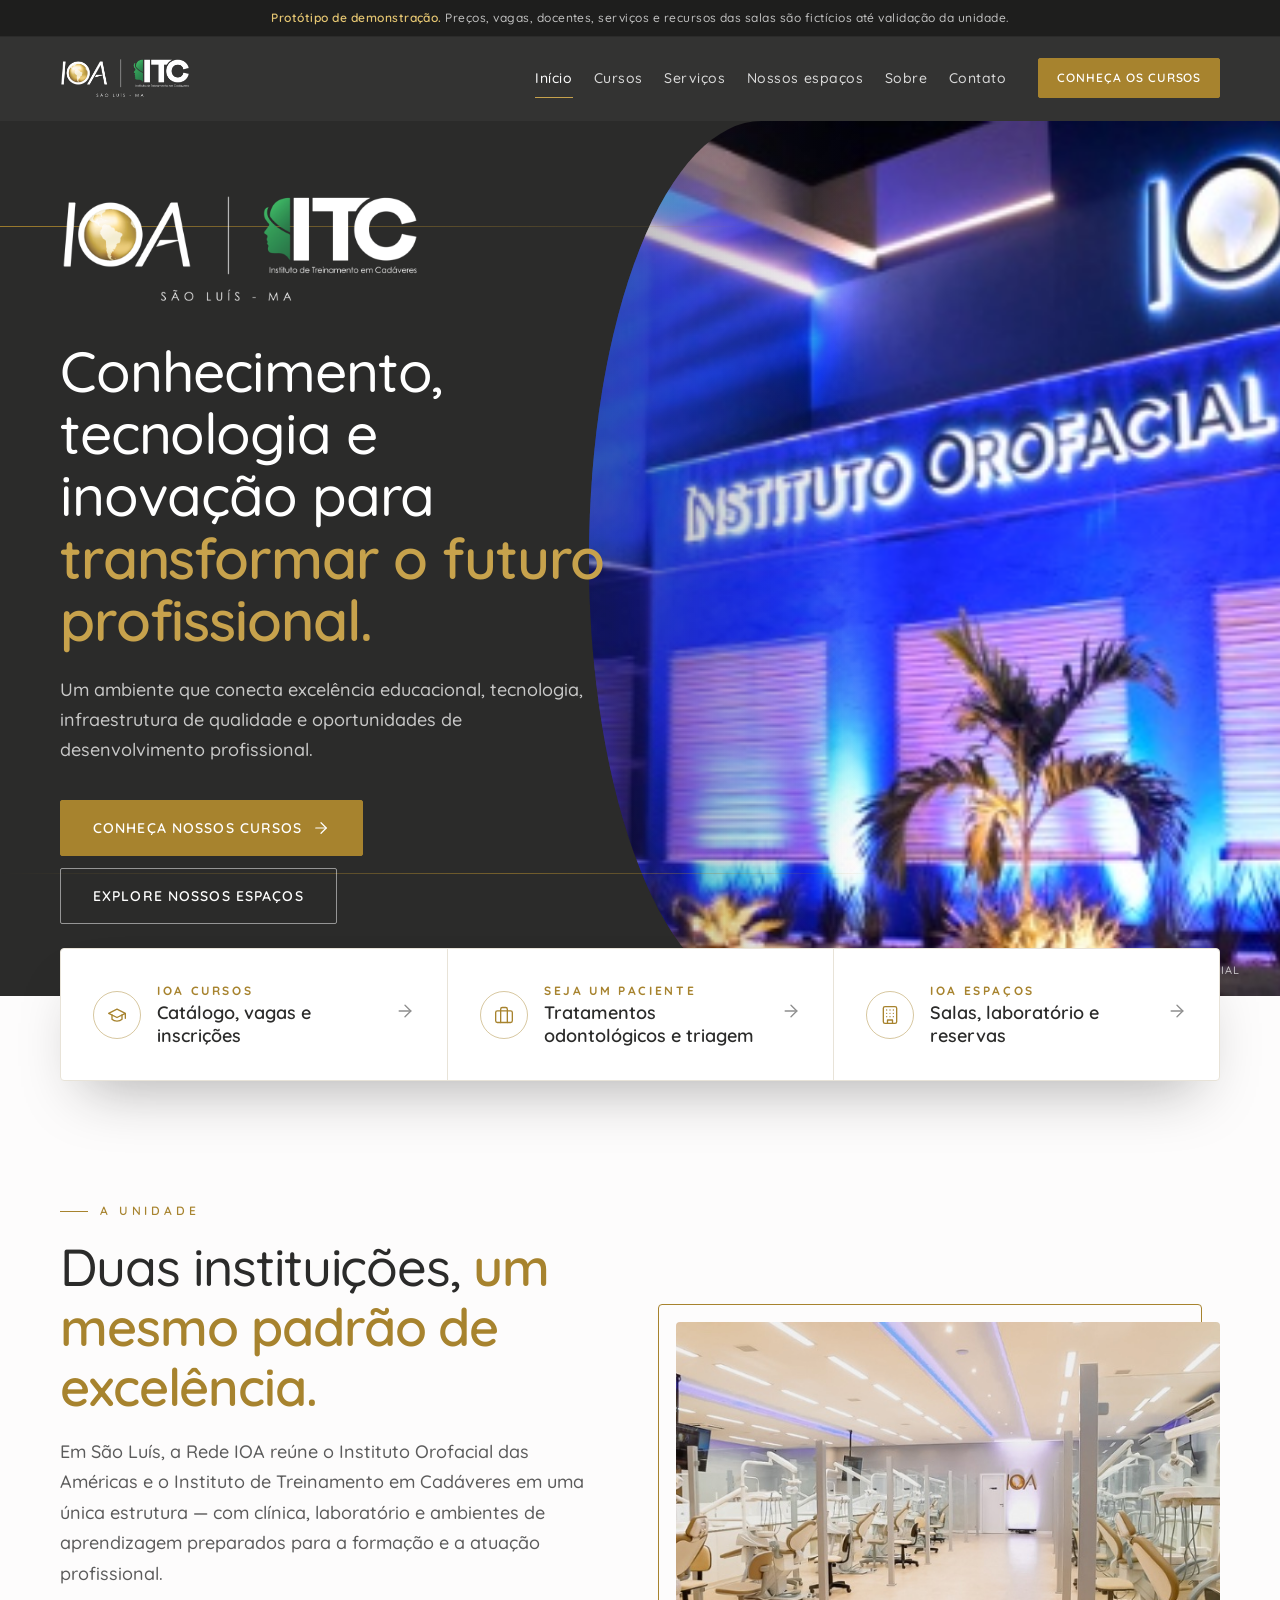
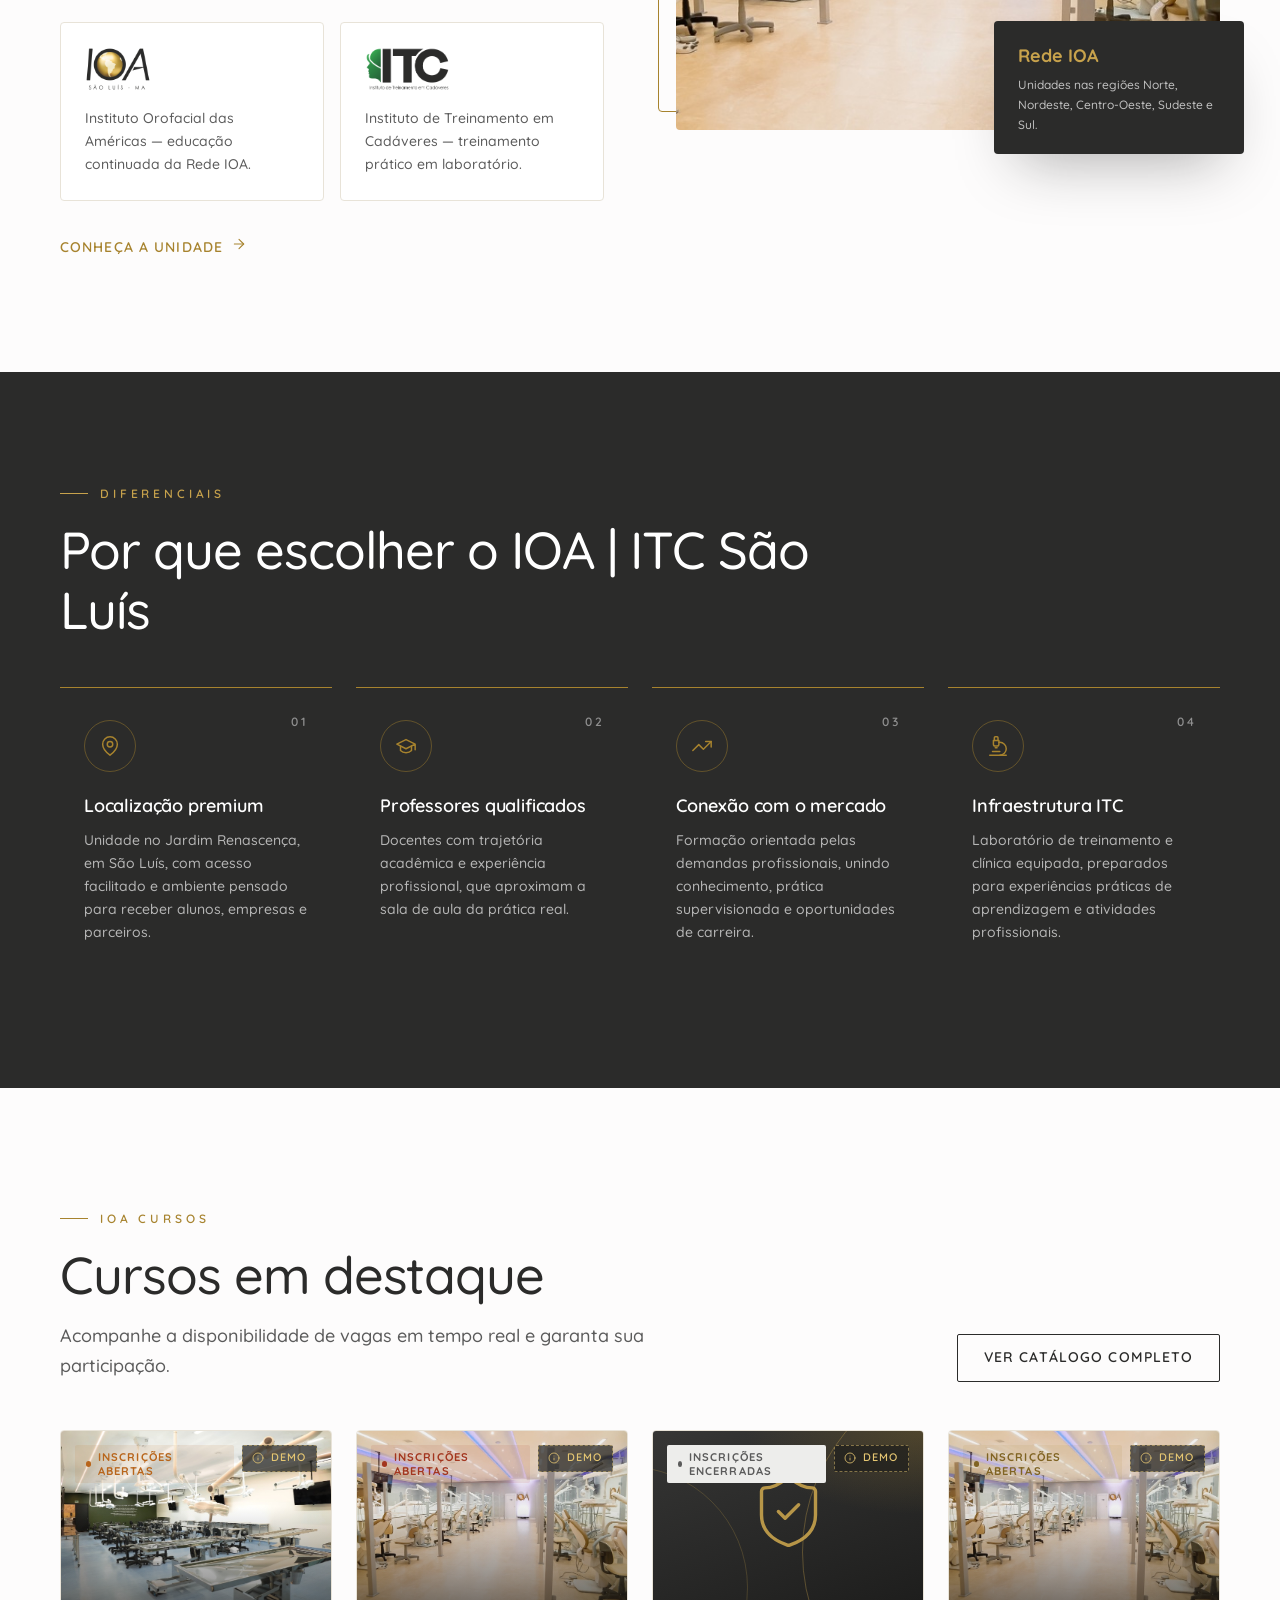
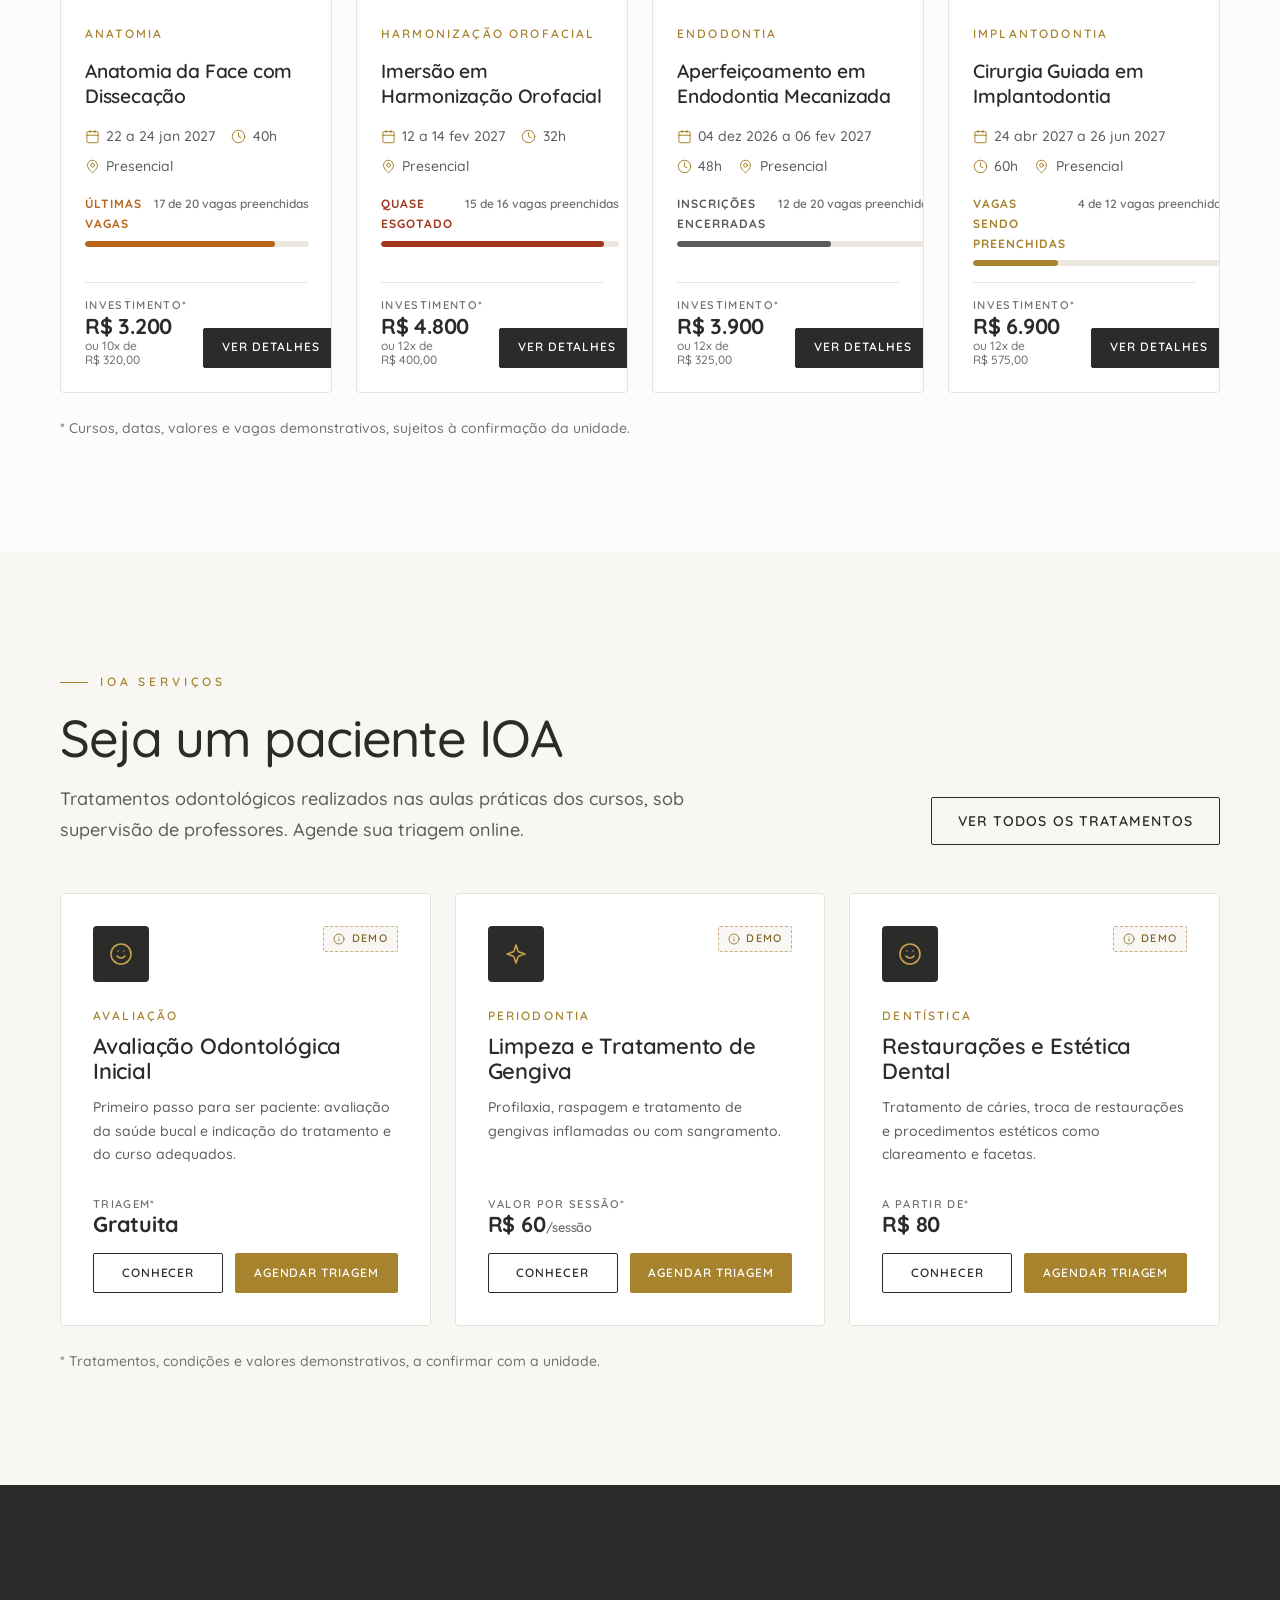
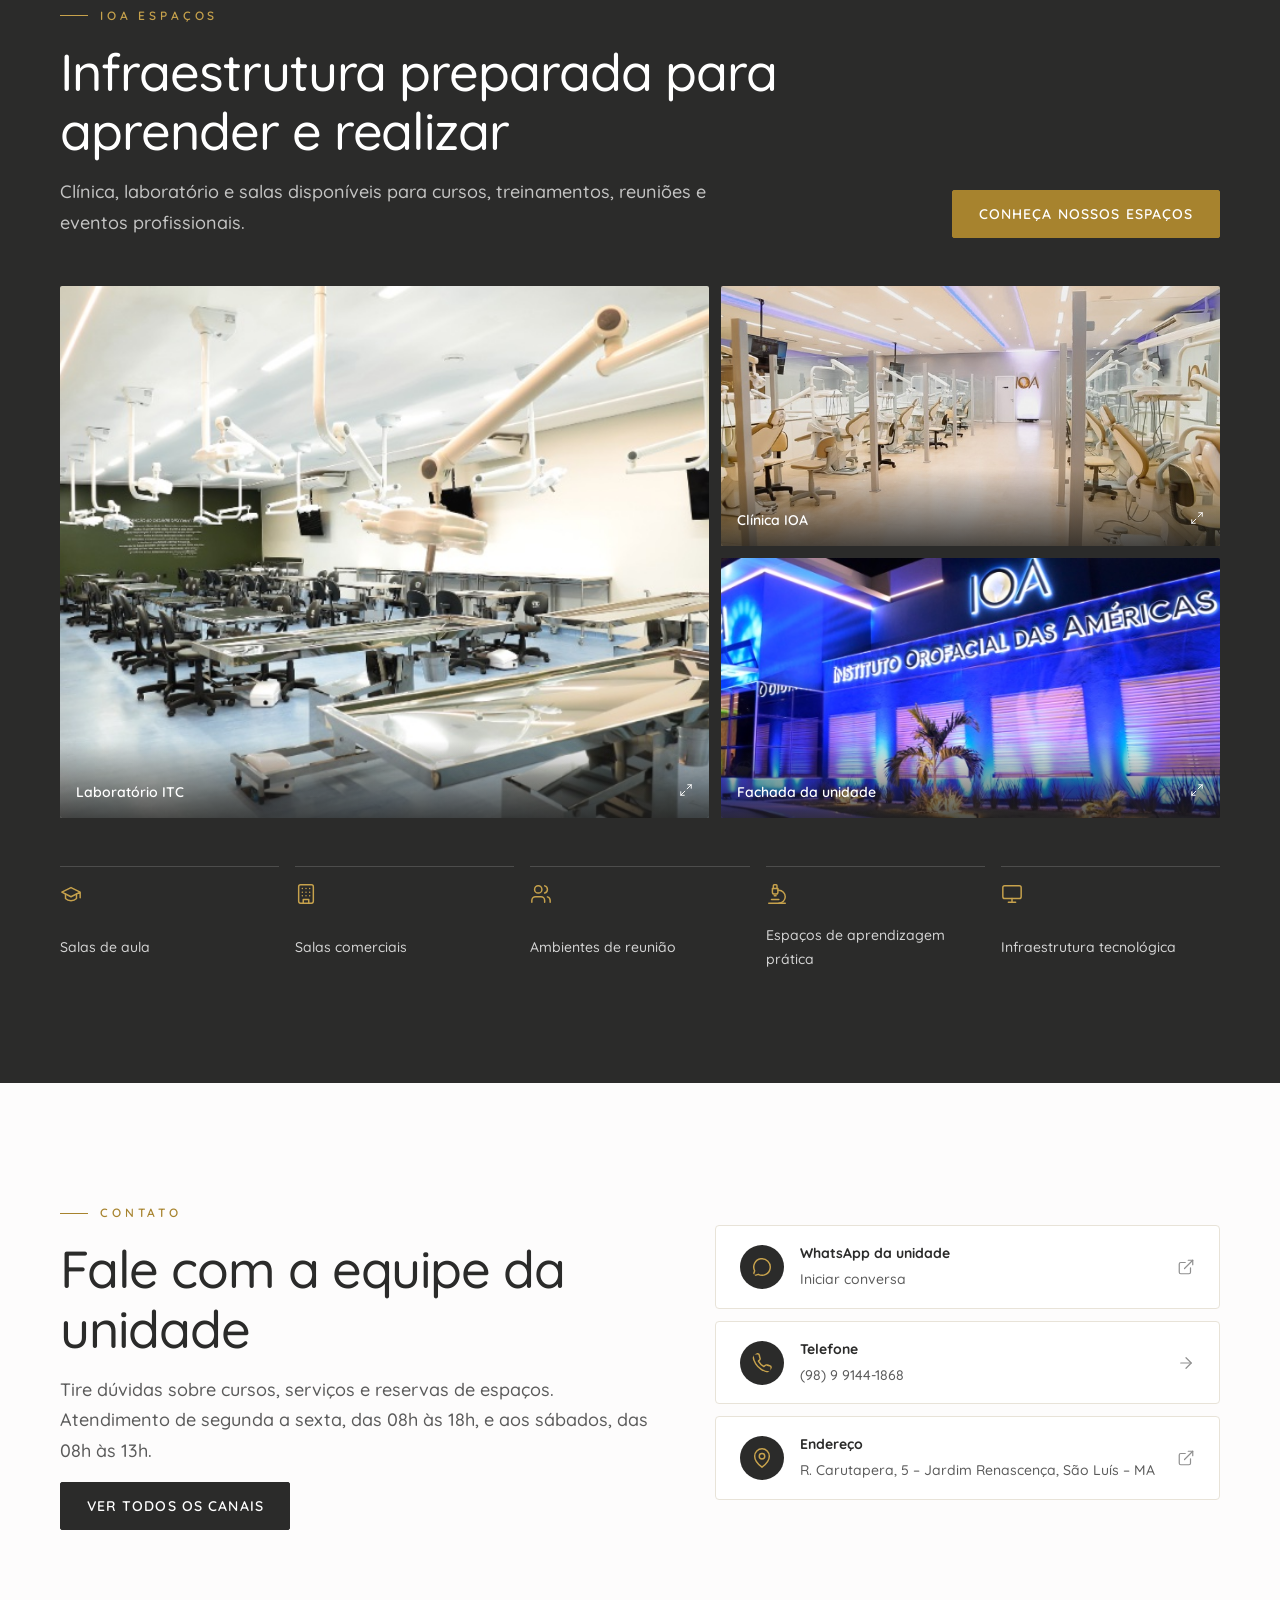
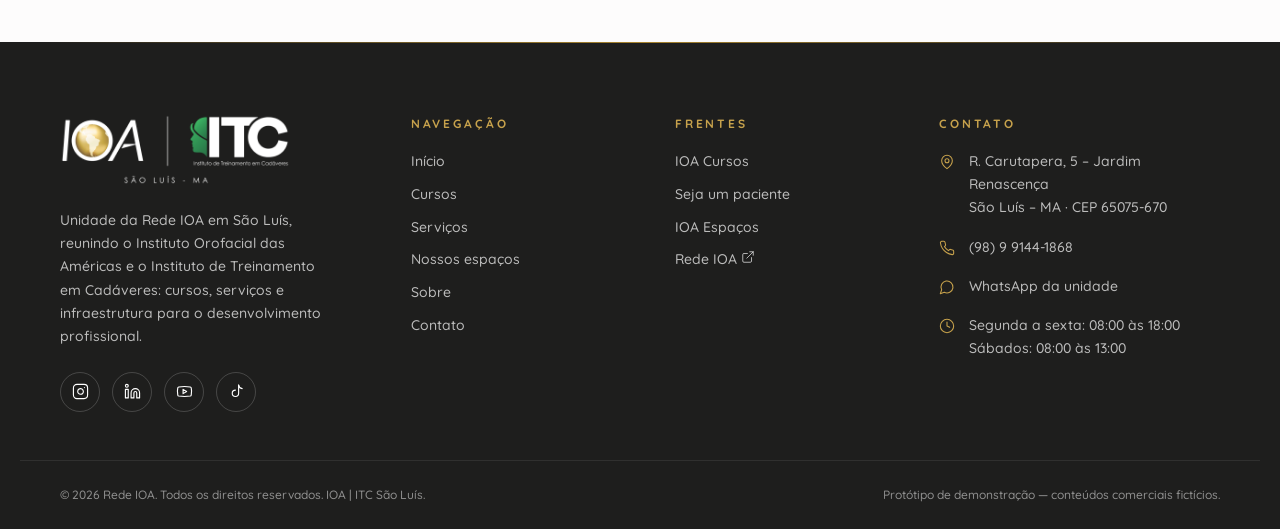
==== index.html @ 92b9a33a "Adiciona protótipo web IOA | ITC São Luís Protótipo navegável em HTML, CSS e JavaScript puro com as " ====
<!doctype html>
<html lang="pt-BR">
<head>
  <meta charset="utf-8">
  <meta name="viewport" content="width=device-width, initial-scale=1">
  <title>IOA | ITC São Luís — Cursos, serviços e espaços</title>
  <meta name="description" content="IOA | ITC São Luís: cursos, serviços profissionais e espaços comerciais da unidade da Rede IOA no Maranhão.">
  <meta name="theme-color" content="#2b2b2a">
  <link rel="icon" href="assets/icons/favicon.png" type="image/png">
  <link rel="preconnect" href="https://fonts.googleapis.com">
  <link rel="preconnect" href="https://fonts.gstatic.com" crossorigin>
  <link href="https://fonts.googleapis.com/css2?family=Quicksand:wght@300;400;500;600;700&display=swap" rel="stylesheet">
  <link rel="stylesheet" href="css/global.css">
  <link rel="stylesheet" href="css/components.css">
  <link rel="stylesheet" href="css/pages.css">
  <link rel="stylesheet" href="css/responsive.css">
</head>
<body data-page="home" data-root="./">
  <div data-component="header"></div>

  <main id="conteudo">
    <!-- 4.2 Hero -->
    <section class="hero" aria-labelledby="hero-title">
      <span class="hero__line hero__line--top" aria-hidden="true"></span>
      <span class="hero__line hero__line--bottom" aria-hidden="true"></span>
      <div class="hero__media">
        <img src="assets/images/fachada-ioa-itc-sao-luis.jpg" alt="Fachada iluminada do IOA | ITC São Luís — Instituto Orofacial das Américas" fetchpriority="high">
      </div>
      <div class="container hero__grid">
        <div class="hero__content">
          <img class="hero__logo" src="assets/logos/ioa-itc-white.png" alt="IOA | ITC — Instituto de Treinamento em Cadáveres — São Luís, MA" width="360" height="111">
          <h1 class="hero__title" id="hero-title">Conhecimento, tecnologia e inovação para <em>transformar o futuro profissional.</em></h1>
          <p class="hero__text">Um ambiente que conecta excelência educacional, tecnologia, infraestrutura de qualidade e oportunidades de desenvolvimento profissional.</p>
          <div class="hero__actions">
            <a class="btn btn--lg" href="pages/cursos.html">Conheça nossos cursos <svg class="icon icon-arrow" viewBox="0 0 24 24" aria-hidden="true"><path d="M5 12h14"/><path d="m12 5 7 7-7 7"/></svg></a>
            <a class="btn btn--lg btn--ghost-light" href="pages/espacos.html">Explore nossos espaços</a>
          </div>
        </div>
      </div>
      <span class="hero__credit">Fachada da unidade · foto oficial</span>
    </section>

    <!-- Atalhos para as três frentes -->
    <div class="container fronts">
      <nav class="fronts__grid" aria-label="Frentes comerciais">
        <a class="front" href="pages/cursos.html">
          <span class="front__icon" data-icon="graduation-cap"></span>
          <span><span class="front__k">IOA Cursos</span><span class="front__t">Catálogo, vagas e inscrições</span></span>
          <span data-icon="arrow-right" data-icon-class="front__arrow"></span>
        </a>
        <a class="front" href="pages/servicos.html">
          <span class="front__icon" data-icon="briefcase"></span>
          <span><span class="front__k">Seja um paciente</span><span class="front__t">Tratamentos odontológicos e triagem</span></span>
          <span data-icon="arrow-right" data-icon-class="front__arrow"></span>
        </a>
        <a class="front" href="pages/espacos.html">
          <span class="front__icon" data-icon="building"></span>
          <span><span class="front__k">IOA Espaços</span><span class="front__t">Salas, laboratório e reservas</span></span>
          <span data-icon="arrow-right" data-icon-class="front__arrow"></span>
        </a>
      </nav>
    </div>

    <!-- Apresentação da unidade -->
    <section class="section" aria-labelledby="intro-title">
      <div class="container intro">
        <div class="reveal">
          <span class="eyebrow">A unidade</span>
          <h2 class="h2" id="intro-title" style="margin:1rem 0 1.25rem">Duas instituições, <span class="accent">um mesmo padrão de excelência.</span></h2>
          <p class="lead">Em São Luís, a Rede IOA reúne o Instituto Orofacial das Américas e o Instituto de Treinamento em Cadáveres em uma única estrutura — com clínica, laboratório e ambientes de aprendizagem preparados para a formação e a atuação profissional.</p>
          <div class="brands">
            <div class="brands__item">
              <img src="assets/logos/ioa-color.png" alt="IOA São Luís" width="87" height="45" loading="lazy">
              <p>Instituto Orofacial das Américas — educação continuada da Rede IOA.</p>
            </div>
            <div class="brands__item">
              <img src="assets/logos/itc-color.png" alt="ITC — Instituto de Treinamento em Cadáveres" width="82" height="44" loading="lazy">
              <p>Instituto de Treinamento em Cadáveres — treinamento prático em laboratório.</p>
            </div>
          </div>
          <p style="margin-top:2rem"><a class="link-arrow" href="pages/sobre.html">Conheça a unidade <span data-icon="arrow-right"></span></a></p>
        </div>
        <div class="intro__media reveal">
          <img src="assets/images/clinica-ioa-sao-luis.jpg" alt="Clínica do IOA São Luís com cadeiras odontológicas" loading="lazy" width="720" height="455">
          <div class="intro__badge"><strong>Rede IOA</strong><span>Unidades nas regiões Norte, Nordeste, Centro-Oeste, Sudeste e Sul.</span></div>
        </div>
      </div>
    </section>

    <!-- 4.3 Diferenciais -->
    <section class="section section--dark" aria-labelledby="dif-title">
      <div class="container">
        <div class="section-head">
          <span class="eyebrow">Diferenciais</span>
          <h2 class="h2" id="dif-title">Por que escolher o IOA | ITC São Luís</h2>
        </div>
        <div class="grid-features">
          <article class="feature reveal">
            <span class="feature__num">01</span>
            <span class="feature__icon" data-icon="map-pin"></span>
            <h3>Localização premium</h3>
            <p>Unidade no Jardim Renascença, em São Luís, com acesso facilitado e ambiente pensado para receber alunos, empresas e parceiros.</p>
          </article>
          <article class="feature reveal">
            <span class="feature__num">02</span>
            <span class="feature__icon" data-icon="graduation-cap"></span>
            <h3>Professores qualificados</h3>
            <p>Docentes com trajetória acadêmica e experiência profissional, que aproximam a sala de aula da prática real.</p>
          </article>
          <article class="feature reveal">
            <span class="feature__num">03</span>
            <span class="feature__icon" data-icon="trending-up"></span>
            <h3>Conexão com o mercado</h3>
            <p>Formação orientada pelas demandas profissionais, unindo conhecimento, prática supervisionada e oportunidades de carreira.</p>
          </article>
          <article class="feature reveal">
            <span class="feature__num">04</span>
            <span class="feature__icon" data-icon="microscope"></span>
            <h3>Infraestrutura ITC</h3>
            <p>Laboratório de treinamento e clínica equipada, preparados para experiências práticas de aprendizagem e atividades profissionais.</p>
          </article>
        </div>
      </div>
    </section>

    <!-- 4.4 Cursos em destaque -->
    <section class="section" aria-labelledby="cursos-title">
      <div class="container">
        <div class="section-head section-head--split">
          <div class="stack">
            <span class="eyebrow">IOA Cursos</span>
            <h2 class="h2" id="cursos-title">Cursos em destaque</h2>
            <p class="lead">Acompanhe a disponibilidade de vagas em tempo real e garanta sua participação.</p>
          </div>
          <a class="btn btn--outline" href="pages/cursos.html">Ver catálogo completo</a>
        </div>
        <div class="grid-cards grid-cards--4" id="home-cursos" aria-live="polite"></div>
        <p class="small muted" style="margin-top:1.5rem">* Cursos, datas, valores e vagas demonstrativos, sujeitos à confirmação da unidade.</p>
      </div>
    </section>

    <!-- 4.5 Serviços -->
    <section class="section section--ivory" aria-labelledby="serv-title">
      <div class="container">
        <div class="section-head section-head--split">
          <div class="stack">
            <span class="eyebrow">IOA Serviços</span>
            <h2 class="h2" id="serv-title">Seja um paciente IOA</h2>
            <p class="lead">Tratamentos odontológicos realizados nas aulas práticas dos cursos, sob supervisão de professores. Agende sua triagem online.</p>
          </div>
          <a class="btn btn--outline" href="pages/servicos.html">Ver todos os tratamentos</a>
        </div>
        <div class="grid-cards" id="home-servicos"></div>
        <p class="small muted" style="margin-top:1.5rem">* Tratamentos, condições e valores demonstrativos, a confirmar com a unidade.</p>
      </div>
    </section>

    <!-- 4.6 Infraestrutura -->
    <section class="section section--dark" aria-labelledby="infra-title">
      <div class="container">
        <div class="section-head section-head--split">
          <div class="stack">
            <span class="eyebrow">IOA Espaços</span>
            <h2 class="h2" id="infra-title">Infraestrutura preparada para aprender e realizar</h2>
            <p class="lead">Clínica, laboratório e salas disponíveis para cursos, treinamentos, reuniões e eventos profissionais.</p>
          </div>
          <a class="btn" href="pages/espacos.html">Conheça nossos espaços</a>
        </div>
        <div class="infra" id="home-galeria">
          <button type="button" class="gallery__item reveal" data-gallery-index="0" aria-label="Ampliar: Laboratório ITC">
            <img src="assets/images/laboratorio-itc-sao-luis.jpg" alt="Laboratório do ITC São Luís" loading="lazy">
            <span class="gallery__caption"><span>Laboratório ITC</span><span data-icon="expand"></span></span>
          </button>
          <button type="button" class="gallery__item reveal" data-gallery-index="1" aria-label="Ampliar: Clínica IOA">
            <img src="assets/images/clinica-ioa-sao-luis.jpg" alt="Clínica do IOA São Luís" loading="lazy">
            <span class="gallery__caption"><span>Clínica IOA</span><span data-icon="expand"></span></span>
          </button>
          <button type="button" class="gallery__item reveal" data-gallery-index="2" aria-label="Ampliar: Fachada da unidade">
            <img src="assets/images/fachada-ioa-itc-sao-luis.jpg" alt="Fachada do IOA | ITC São Luís" loading="lazy">
            <span class="gallery__caption"><span>Fachada da unidade</span><span data-icon="expand"></span></span>
          </button>
        </div>
        <ul class="infra-list">
          <li><span data-icon="graduation-cap"></span>Salas de aula</li>
          <li><span data-icon="building"></span>Salas comerciais</li>
          <li><span data-icon="users"></span>Ambientes de reunião</li>
          <li><span data-icon="microscope"></span>Espaços de aprendizagem prática</li>
          <li><span data-icon="monitor"></span>Infraestrutura tecnológica</li>
        </ul>
      </div>
    </section>

    <!-- Contato -->
    <section class="section" aria-labelledby="contato-title">
      <div class="container contact-band">
        <div class="stack reveal">
          <span class="eyebrow">Contato</span>
          <h2 class="h2" id="contato-title">Fale com a equipe da unidade</h2>
          <p class="lead">Tire dúvidas sobre cursos, serviços e reservas de espaços. Atendimento de segunda a sexta, das 08h às 18h, e aos sábados, das 08h às 13h.</p>
          <p><a class="btn btn--dark" href="pages/contato.html">Ver todos os canais</a></p>
        </div>
        <div class="contact-cards reveal">
          <a class="contact-card" href="https://api.whatsapp.com/send?phone=559891441868&amp;text=Ol%C3%A1%2C%20gostaria%20de%20saber%20mais%20sobre%20os%20cursos%20que%20vi%20no%20site!" target="_blank" rel="noopener">
            <span data-icon="message-circle" data-icon-class="ci-lead" style="display:contents"></span>
            <div><strong>WhatsApp da unidade</strong><span>Iniciar conversa</span></div>
            <span data-icon="external-link" data-icon-class="ci-trail" style="display:contents"></span>
          </a>
          <a class="contact-card" href="tel:+5598991441868">
            <span data-icon="phone" data-icon-class="ci-lead" style="display:contents"></span>
            <div><strong>Telefone</strong><span>(98) 9 9144-1868</span></div>
            <span data-icon="arrow-right" data-icon-class="ci-trail" style="display:contents"></span>
          </a>
          <a class="contact-card" href="https://www.google.com/maps/search/?api=1&amp;query=IOA+ITC+S%C3%A3o+Lu%C3%ADs+R.+Carutapera+5" target="_blank" rel="noopener">
            <span data-icon="map-pin" data-icon-class="ci-lead" style="display:contents"></span>
            <div><strong>Endereço</strong><span>R. Carutapera, 5 – Jardim Renascença, São Luís – MA</span></div>
            <span data-icon="external-link" data-icon-class="ci-trail" style="display:contents"></span>
          </a>
        </div>
      </div>
    </section>
  </main>

  <div data-component="footer"></div>

  <script src="js/data.js"></script>
  <script src="js/main.js"></script>
  <script src="js/forms.js"></script>
  <script src="js/servicos.js"></script>
</body>
</html>
---- css/global.css ----
/* ==========================================================================
   IOA | ITC São Luís — Global
   Tokens extraídos das referências oficiais:
   - Grafite #2B2B2A ........ fundo das versões negativas no manual de marca
   - Dourado #A7832E/#C7A24C  cores primárias do site redeioa.com.br
   - Areia #E3D8C1 / Marfim #F9F7F3 ... tons de apoio do site oficial
   - Verde ITC #389D5A→#307A4B ........ símbolo ITC (manual) — uso restrito ao ITC
   - Tipografia Quicksand ............. fonte do site oficial redeioa.com.br
   ========================================================================== */

:root {
  /* Cores institucionais */
  --graphite: #2b2b2a;
  --graphite-900: #1e1e1d;
  --graphite-800: #252524;
  --graphite-700: #363635;
  --graphite-500: #5b5b5b;
  --graphite-400: #707070;
  --graphite-300: #8f8f8f;

  --gold: #a7832e;
  --gold-light: #c7a24c;
  --gold-soft: #e5c672;
  --gold-dark: #806423;
  --gold-tint: rgba(167, 131, 46, 0.1);

  --sand: #e3d8c1;
  --ivory: #f9f7f3;
  --paper: #fdfcfc;
  --white: #ffffff;
  --line: #e8e3d8;
  --line-dark: rgba(255, 255, 255, 0.12);

  --itc-green: #389d5a;
  --itc-green-dark: #307a4b;

  /* Estados de lotação (configuráveis em data.js) */
  --st-open: #307a4b;
  --st-filling: #a7832e;
  --st-last: #b8651b;
  --st-almost: #a3361f;
  --st-sold: #5b5b5b;

  --danger: #a3361f;
  --success: #307a4b;

  /* Tipografia */
  --font: "Quicksand", "Helvetica Neue", Arial, sans-serif;
  --fs-xs: 0.75rem;
  --fs-sm: 0.875rem;
  --fs-base: 1rem;
  --fs-md: 1.125rem;
  --fs-lg: 1.375rem;
  --fs-xl: clamp(1.6rem, 1.2rem + 1.4vw, 2.25rem);
  --fs-2xl: clamp(2rem, 1.4rem + 2.4vw, 3.25rem);
  --fs-3xl: clamp(2.4rem, 1.5rem + 3.6vw, 4.25rem);

  /* Espaço */
  --space-1: 0.25rem;
  --space-2: 0.5rem;
  --space-3: 0.75rem;
  --space-4: 1rem;
  --space-5: 1.5rem;
  --space-6: 2rem;
  --space-7: 3rem;
  --space-8: 4.5rem;
  --space-9: 7rem;

  --container: 1240px;
  --gutter: clamp(1rem, 0.5rem + 2.5vw, 2.5rem);
  --header-h: 84px;

  --radius-sm: 2px;
  --radius: 4px;
  --radius-lg: 8px;

  --shadow-sm: 0 1px 2px rgba(30, 30, 29, 0.06);
  --shadow: 0 10px 30px -12px rgba(30, 30, 29, 0.18);
  --shadow-lg: 0 30px 60px -24px rgba(30, 30, 29, 0.35);

  --ease: cubic-bezier(0.22, 0.61, 0.36, 1);
  --dur: 0.35s;
}

*,
*::before,
*::after {
  box-sizing: border-box;
}

html {
  scroll-behavior: smooth;
  -webkit-text-size-adjust: 100%;
}

body {
  margin: 0;
  font-family: var(--font);
  font-size: var(--fs-base);
  font-weight: 500;
  line-height: 1.65;
  color: var(--graphite);
  background: var(--paper);
  -webkit-font-smoothing: antialiased;
  text-rendering: optimizeLegibility;
  overflow-x: hidden;
}

body.is-locked {
  overflow: hidden;
}

img {
  display: block;
  max-width: 100%;
  height: auto;
}

a {
  color: inherit;
  text-decoration: none;
}

button,
input,
select,
textarea {
  font: inherit;
  color: inherit;
}

button {
  cursor: pointer;
}

h1,
h2,
h3,
h4 {
  margin: 0;
  font-weight: 600;
  line-height: 1.15;
  letter-spacing: -0.01em;
}

p {
  margin: 0;
}

ul,
ol {
  margin: 0;
  padding: 0;
}

:focus-visible {
  outline: 2px solid var(--gold);
  outline-offset: 3px;
}

::selection {
  background: var(--gold);
  color: var(--white);
}

.sr-only {
  position: absolute !important;
  width: 1px;
  height: 1px;
  padding: 0;
  margin: -1px;
  overflow: hidden;
  clip: rect(0, 0, 0, 0);
  white-space: nowrap;
  border: 0;
}

.skip-link {
  position: absolute;
  top: -100px;
  left: var(--gutter);
  z-index: 200;
  padding: 0.75rem 1.25rem;
  background: var(--gold);
  color: var(--white);
  font-weight: 600;
}

.skip-link:focus {
  top: 1rem;
}

/* Layout */
.container {
  width: 100%;
  max-width: var(--container);
  margin-inline: auto;
  padding-inline: var(--gutter);
}

.section {
  padding-block: var(--space-9);
}

.section--tight {
  padding-block: var(--space-8);
}

.section--ivory {
  background: var(--ivory);
}

.section--dark {
  background: var(--graphite);
  color: var(--white);
}

.section--dark .eyebrow {
  color: var(--gold-light);
}

.section--dark .lead,
.section--dark .muted {
  color: rgba(255, 255, 255, 0.72);
}

main {
  display: block;
  min-height: 60vh;
}

/* Tipografia utilitária */
.eyebrow {
  display: inline-flex;
  align-items: center;
  gap: 0.75rem;
  font-size: var(--fs-xs);
  font-weight: 600;
  letter-spacing: 0.32em;
  text-transform: uppercase;
  color: var(--gold);
}

.eyebrow::before {
  content: "";
  width: 28px;
  height: 1px;
  background: currentColor;
}

.eyebrow--plain::before {
  display: none;
}

.display {
  font-size: var(--fs-3xl);
  font-weight: 500;
  line-height: 1.08;
  letter-spacing: -0.02em;
}

.h2 {
  font-size: var(--fs-2xl);
  font-weight: 500;
  letter-spacing: -0.02em;
}

.h3 {
  font-size: var(--fs-xl);
  font-weight: 500;
}

.h4 {
  font-size: var(--fs-lg);
  font-weight: 600;
}

.accent {
  color: var(--gold);
  font-weight: 600;
}

.lead {
  font-size: var(--fs-md);
  line-height: 1.7;
  color: var(--graphite-500);
  max-width: 62ch;
}

.muted {
  color: var(--graphite-400);
}

.small {
  font-size: var(--fs-sm);
}

.section-head {
  display: grid;
  gap: var(--space-4);
  margin-bottom: var(--space-7);
  max-width: 760px;
}

.section-head--split {
  max-width: none;
  grid-template-columns: 1fr auto;
  align-items: end;
  gap: var(--space-6);
}

.section-head--center {
  margin-inline: auto;
  text-align: center;
  justify-items: center;
}

.stack > * + * {
  margin-top: var(--space-4);
}

/* Reveal (animação sutil de entrada) */
.reveal {
  opacity: 0;
  transform: translateY(18px);
  transition: opacity 0.8s var(--ease), transform 0.8s var(--ease);
}

.reveal.is-visible {
  opacity: 1;
  transform: none;
}

@media (prefers-reduced-motion: reduce) {
  html {
    scroll-behavior: auto;
  }

  *,
  *::before,
  *::after {
    animation-duration: 0.01ms !important;
    transition-duration: 0.01ms !important;
  }

  .reveal {
    opacity: 1;
    transform: none;
  }
}
---- css/components.css ----
/* ==========================================================================
   Componentes reutilizáveis
   ========================================================================== */

/* ---------- Botões ---------- */
.btn {
  --btn-bg: var(--gold);
  --btn-fg: var(--white);
  --btn-bd: var(--gold);
  display: inline-flex;
  align-items: center;
  justify-content: center;
  gap: 0.6rem;
  min-height: 48px;
  padding: 0.8rem 1.6rem;
  border: 1px solid var(--btn-bd);
  border-radius: var(--radius-sm);
  background: var(--btn-bg);
  color: var(--btn-fg);
  font-size: var(--fs-sm);
  font-weight: 600;
  letter-spacing: 0.08em;
  text-transform: uppercase;
  line-height: 1.2;
  white-space: nowrap;
  transition: background var(--dur) var(--ease), color var(--dur) var(--ease),
    border-color var(--dur) var(--ease), transform 0.15s var(--ease), box-shadow var(--dur) var(--ease);
}

.btn:hover {
  --btn-bg: var(--gold-dark);
  --btn-bd: var(--gold-dark);
  box-shadow: 0 10px 24px -12px rgba(128, 100, 35, 0.7);
}

.btn:active {
  transform: translateY(1px) scale(0.99);
}

.btn svg {
  width: 18px;
  height: 18px;
  flex: none;
  transition: transform var(--dur) var(--ease);
}

.btn:hover svg.icon-arrow {
  transform: translateX(3px);
}

.btn--dark {
  --btn-bg: var(--graphite);
  --btn-bd: var(--graphite);
}

.btn--dark:hover {
  --btn-bg: var(--graphite-900);
  --btn-bd: var(--graphite-900);
  box-shadow: var(--shadow);
}

.btn--outline {
  --btn-bg: transparent;
  --btn-fg: var(--graphite);
  --btn-bd: var(--graphite);
}

.btn--outline:hover {
  --btn-bg: var(--graphite);
  --btn-fg: var(--white);
  --btn-bd: var(--graphite);
  box-shadow: none;
}

.btn--ghost-light {
  --btn-bg: transparent;
  --btn-fg: var(--white);
  --btn-bd: rgba(255, 255, 255, 0.5);
}

.btn--ghost-light:hover {
  --btn-bg: var(--white);
  --btn-fg: var(--graphite);
  --btn-bd: var(--white);
  box-shadow: none;
}

.btn--sm {
  min-height: 40px;
  padding: 0.6rem 1.1rem;
  font-size: var(--fs-xs);
}

.btn--lg {
  min-height: 56px;
  padding: 1rem 2rem;
}

.btn--block {
  width: 100%;
}

.btn[disabled],
.btn.is-disabled {
  --btn-bg: var(--line);
  --btn-fg: var(--graphite-400);
  --btn-bd: var(--line);
  cursor: not-allowed;
  box-shadow: none;
  transform: none;
}

.link-arrow {
  display: inline-flex;
  align-items: center;
  gap: 0.5rem;
  font-size: var(--fs-sm);
  font-weight: 600;
  letter-spacing: 0.08em;
  text-transform: uppercase;
  color: var(--gold);
  border-bottom: 1px solid transparent;
  transition: border-color var(--dur) var(--ease), gap var(--dur) var(--ease);
}

.link-arrow:hover {
  border-color: currentColor;
  gap: 0.75rem;
}

.link-arrow svg {
  width: 16px;
  height: 16px;
}

/* ---------- Header / Navbar ---------- */
.site-header {
  position: sticky;
  top: 0;
  z-index: 100;
  height: var(--header-h);
  background: rgba(43, 43, 42, 0.96);
  backdrop-filter: saturate(140%) blur(10px);
  -webkit-backdrop-filter: saturate(140%) blur(10px);
  color: var(--white);
  border-bottom: 1px solid transparent;
  transition: height var(--dur) var(--ease), border-color var(--dur) var(--ease), box-shadow var(--dur) var(--ease);
}

.site-header.is-scrolled {
  --header-h: 68px;
  border-color: rgba(167, 131, 46, 0.35);
  box-shadow: 0 12px 30px -18px rgba(0, 0, 0, 0.6);
}

.site-header__inner {
  display: flex;
  align-items: center;
  justify-content: space-between;
  gap: var(--space-5);
  height: 100%;
}

.brand {
  display: inline-flex;
  align-items: center;
  flex: none;
  padding-block: 6px;
}

.brand img {
  height: 40px;
  width: auto;
  transition: height var(--dur) var(--ease);
}

.site-header.is-scrolled .brand img {
  height: 34px;
}

.nav {
  display: flex;
  align-items: center;
  gap: var(--space-6);
}

.nav__list {
  display: flex;
  align-items: center;
  gap: clamp(1rem, 0.2rem + 1.4vw, 2rem);
  list-style: none;
}

.nav__link {
  position: relative;
  display: inline-block;
  padding: 0.5rem 0;
  font-size: var(--fs-sm);
  font-weight: 500;
  letter-spacing: 0.04em;
  color: rgba(255, 255, 255, 0.82);
  transition: color var(--dur) var(--ease);
}

.nav__link::after {
  content: "";
  position: absolute;
  left: 0;
  right: 0;
  bottom: 0;
  height: 1px;
  background: var(--gold-light);
  transform: scaleX(0);
  transform-origin: left;
  transition: transform var(--dur) var(--ease);
}

.nav__link:hover,
.nav__link[aria-current="page"] {
  color: var(--white);
}

.nav__link:hover::after,
.nav__link[aria-current="page"]::after {
  transform: scaleX(1);
}

.nav-toggle {
  display: none;
  position: relative;
  width: 44px;
  height: 44px;
  border: 1px solid rgba(255, 255, 255, 0.25);
  border-radius: var(--radius-sm);
  background: transparent;
}

.nav-toggle span {
  position: absolute;
  left: 12px;
  right: 12px;
  height: 1.5px;
  background: var(--white);
  transition: transform var(--dur) var(--ease), opacity var(--dur) var(--ease), top var(--dur) var(--ease);
}

.nav-toggle span:nth-child(1) { top: 15px; }
.nav-toggle span:nth-child(2) { top: 21px; }
.nav-toggle span:nth-child(3) { top: 27px; }

.nav-toggle[aria-expanded="true"] span:nth-child(1) { top: 21px; transform: rotate(45deg); }
.nav-toggle[aria-expanded="true"] span:nth-child(2) { opacity: 0; }
.nav-toggle[aria-expanded="true"] span:nth-child(3) { top: 21px; transform: rotate(-45deg); }

.nav__mobile-extra {
  display: none;
}

/* ---------- Demo flag (dados fictícios) ---------- */
.demo-flag {
  display: inline-flex;
  align-items: center;
  gap: 0.4rem;
  padding: 0.2rem 0.55rem;
  border: 1px dashed rgba(167, 131, 46, 0.6);
  border-radius: var(--radius-sm);
  font-size: 0.68rem;
  font-weight: 600;
  letter-spacing: 0.12em;
  text-transform: uppercase;
  color: var(--gold-dark);
  background: rgba(249, 247, 243, 0.92);
  white-space: nowrap;
}

.demo-flag svg {
  width: 12px;
  height: 12px;
}

.demo-flag--dark {
  color: var(--gold-soft);
  background: rgba(30, 30, 29, 0.7);
  border-color: rgba(229, 198, 114, 0.5);
}

.demo-banner {
  background: var(--graphite-900);
  color: rgba(255, 255, 255, 0.72);
  font-size: var(--fs-xs);
  letter-spacing: 0.04em;
  text-align: center;
  padding: 0.5rem var(--gutter);
  border-bottom: 1px solid rgba(255, 255, 255, 0.06);
}

.demo-banner strong {
  color: var(--gold-soft);
  font-weight: 600;
}

/* ---------- Badges / status ---------- */
.badge {
  display: inline-flex;
  align-items: center;
  gap: 0.4rem;
  padding: 0.28rem 0.65rem;
  border-radius: var(--radius-sm);
  font-size: 0.7rem;
  font-weight: 700;
  letter-spacing: 0.1em;
  text-transform: uppercase;
  line-height: 1.3;
  background: var(--ivory);
  color: var(--graphite);
}

.badge::before {
  content: "";
  width: 6px;
  height: 6px;
  border-radius: 50%;
  background: currentColor;
}

.badge--plain::before {
  display: none;
}

.badge--open { color: var(--st-open); background: rgba(48, 122, 75, 0.1); }
.badge--filling { color: var(--gold-dark); background: var(--gold-tint); }
.badge--last { color: var(--st-last); background: rgba(184, 101, 27, 0.1); }
.badge--almost { color: var(--st-almost); background: rgba(163, 54, 31, 0.1); }
.badge--sold,
.badge--closed { color: var(--st-sold); background: #ededeb; }
.badge--soon { color: var(--graphite); background: var(--sand); }

.tag {
  display: inline-block;
  font-size: var(--fs-xs);
  font-weight: 600;
  letter-spacing: 0.18em;
  text-transform: uppercase;
  color: var(--gold);
}

/* ---------- Barra de lotação ---------- */
.occupancy {
  display: grid;
  gap: 0.45rem;
}

.occupancy__head {
  display: flex;
  justify-content: space-between;
  align-items: baseline;
  gap: 0.75rem;
  font-size: var(--fs-xs);
}

.occupancy__label {
  font-weight: 700;
  letter-spacing: 0.08em;
  text-transform: uppercase;
}

.occupancy__count {
  color: var(--graphite-400);
  font-weight: 600;
  white-space: nowrap;
}

.occupancy__track {
  position: relative;
  height: 6px;
  border-radius: 6px;
  background: #ece8df;
  overflow: hidden;
}

.occupancy__fill {
  position: absolute;
  inset: 0 auto 0 0;
  width: 0;
  border-radius: inherit;
  background: var(--st-color, var(--gold));
  transition: width 1.1s var(--ease);
}

.occupancy[data-state="open"] { --st-color: var(--st-open); }
.occupancy[data-state="filling"] { --st-color: var(--st-filling); }
.occupancy[data-state="last"] { --st-color: var(--st-last); }
.occupancy[data-state="almost"] { --st-color: var(--st-almost); }
.occupancy[data-state="sold"] { --st-color: var(--st-sold); }

.occupancy__label { color: var(--st-color); }

.occupancy--lg .occupancy__track {
  height: 10px;
}

.occupancy--lg .occupancy__head {
  font-size: var(--fs-sm);
}

/* ---------- Capas (imagens de cursos / placeholder institucional) ---------- */
.cover {
  position: relative;
  overflow: hidden;
  background: var(--graphite);
  isolation: isolate;
}

.cover img {
  width: 100%;
  height: 100%;
  object-fit: cover;
  transition: transform 0.9s var(--ease);
}

.cover--graphic {
  display: grid;
  place-items: center;
  background:
    radial-gradient(120% 90% at 100% 0%, rgba(167, 131, 46, 0.28), transparent 55%),
    linear-gradient(160deg, var(--graphite-700), var(--graphite-900));
  color: var(--gold-light);
}

.cover--graphic::before,
.cover--graphic::after {
  content: "";
  position: absolute;
  border: 1px solid rgba(199, 162, 76, 0.35);
  border-radius: 50%;
  z-index: -1;
}

.cover--graphic::before {
  width: 140%;
  aspect-ratio: 1;
  right: -95%;
  top: -40%;
}

.cover--graphic::after {
  width: 90%;
  aspect-ratio: 1;
  left: -55%;
  bottom: -65%;
  border-color: rgba(199, 162, 76, 0.22);
}

.cover--graphic.cover--green {
  background:
    radial-gradient(120% 90% at 100% 0%, rgba(56, 157, 90, 0.3), transparent 55%),
    linear-gradient(160deg, var(--graphite-700), var(--graphite-900));
  color: #7cc797;
}

.cover--graphic .cover__icon {
  width: 30%;
  max-width: 88px;
  opacity: 0.9;
}

.cover--graphic .cover__icon svg {
  width: 100%;
  height: auto;
  stroke-width: 1;
}

.cover__shade {
  position: absolute;
  inset: 0;
  background: linear-gradient(180deg, rgba(30, 30, 29, 0) 45%, rgba(30, 30, 29, 0.55));
  pointer-events: none;
}

.cover__flags {
  position: absolute;
  top: 0.9rem;
  left: 0.9rem;
  right: 0.9rem;
  display: flex;
  justify-content: space-between;
  align-items: flex-start;
  gap: 0.5rem;
  z-index: 2;
}

/* ---------- Card de curso ---------- */
.course-card {
  position: relative;
  display: flex;
  flex-direction: column;
  height: 100%;
  background: var(--white);
  border: 1px solid var(--line);
  border-radius: var(--radius);
  overflow: hidden;
  transition: transform var(--dur) var(--ease), box-shadow var(--dur) var(--ease), border-color var(--dur) var(--ease);
}

.course-card:hover {
  transform: translateY(-4px);
  box-shadow: var(--shadow-lg);
  border-color: transparent;
}

.course-card:hover .cover img {
  transform: scale(1.05);
}

.course-card .cover {
  aspect-ratio: 16 / 10;
}

.course-card__body {
  display: flex;
  flex-direction: column;
  flex: 1;
  gap: var(--space-4);
  padding: var(--space-5);
}

.course-card__title {
  font-size: 1.2rem;
  font-weight: 600;
  line-height: 1.3;
}

.course-card__title a::after {
  content: "";
  position: absolute;
  inset: 0;
  z-index: 1;
}

.course-card__meta {
  display: flex;
  flex-wrap: wrap;
  gap: 0.4rem 1rem;
  font-size: var(--fs-sm);
  color: var(--graphite-500);
}

.meta-item {
  display: inline-flex;
  align-items: center;
  gap: 0.4rem;
}

.meta-item svg {
  width: 15px;
  height: 15px;
  color: var(--gold);
  flex: none;
}

.course-card__foot {
  display: flex;
  justify-content: space-between;
  align-items: flex-end;
  gap: var(--space-4);
  margin-top: auto;
  padding-top: var(--space-4);
  border-top: 1px solid var(--line);
}

.price {
  display: grid;
  line-height: 1.2;
}

.price__label {
  font-size: 0.7rem;
  font-weight: 600;
  letter-spacing: 0.12em;
  text-transform: uppercase;
  color: var(--graphite-400);
}

.price__value {
  font-size: 1.35rem;
  font-weight: 700;
  color: var(--graphite);
  letter-spacing: -0.01em;
}

.price__note {
  font-size: var(--fs-xs);
  color: var(--graphite-400);
}

.course-card .btn {
  position: relative;
  z-index: 2;
}

/* ---------- Card de diferencial ---------- */
.feature {
  position: relative;
  padding: var(--space-6) var(--space-5) var(--space-6);
  border-top: 1px solid var(--gold);
  background: transparent;
  transition: background var(--dur) var(--ease);
}

.feature__icon {
  display: inline-grid;
  place-items: center;
  width: 52px;
  height: 52px;
  margin-bottom: var(--space-5);
  border: 1px solid rgba(167, 131, 46, 0.45);
  border-radius: 50%;
  color: var(--gold);
}

.feature__icon svg {
  width: 22px;
  height: 22px;
}

.feature h3 {
  font-size: var(--fs-md);
  font-weight: 600;
  margin-bottom: var(--space-3);
}

.feature p {
  font-size: var(--fs-sm);
  color: var(--graphite-500);
}

.section--dark .feature p {
  color: rgba(255, 255, 255, 0.66);
}

.feature__num {
  position: absolute;
  top: var(--space-5);
  right: var(--space-5);
  font-size: var(--fs-xs);
  font-weight: 600;
  letter-spacing: 0.2em;
  color: var(--graphite-300);
}

/* ---------- Card de serviço ---------- */
.service-card {
  position: relative;
  display: flex;
  flex-direction: column;
  height: 100%;
  padding: var(--space-6);
  background: var(--white);
  border: 1px solid var(--line);
  border-radius: var(--radius);
  transition: transform var(--dur) var(--ease), box-shadow var(--dur) var(--ease), border-color var(--dur) var(--ease);
}

.service-card:hover {
  transform: translateY(-4px);
  box-shadow: var(--shadow-lg);
  border-color: transparent;
}

.service-card__top {
  display: flex;
  justify-content: space-between;
  align-items: flex-start;
  gap: var(--space-4);
  margin-bottom: var(--space-5);
}

.service-card__icon {
  display: grid;
  place-items: center;
  width: 56px;
  height: 56px;
  border-radius: var(--radius);
  background: var(--graphite);
  color: var(--gold-light);
}

.service-card__icon svg {
  width: 24px;
  height: 24px;
}

.service-card h3 {
  font-size: var(--fs-lg);
  font-weight: 600;
  margin-bottom: var(--space-3);
}

.service-card__desc {
  font-size: var(--fs-sm);
  color: var(--graphite-500);
}

.check-list {
  display: grid;
  gap: 0.55rem;
  list-style: none;
  font-size: var(--fs-sm);
}

.check-list li {
  display: grid;
  grid-template-columns: 18px 1fr;
  gap: 0.6rem;
  align-items: start;
}

.check-list svg {
  width: 16px;
  height: 16px;
  margin-top: 0.22rem;
  color: var(--gold);
}

.service-card__list {
  margin-top: var(--space-5);
  padding-top: var(--space-5);
  border-top: 1px solid var(--line);
}

.service-card__foot {
  display: grid;
  gap: var(--space-4);
  margin-top: auto;
  padding-top: var(--space-6);
}

.service-card__price-row {
  display: flex;
  justify-content: space-between;
  align-items: flex-end;
  gap: var(--space-3);
}

.service-card__actions {
  display: grid;
  grid-template-columns: 1fr 1fr;
  gap: var(--space-3);
}

/* ---------- Card de sala ---------- */
.room-card {
  position: relative;
  display: grid;
  grid-template-rows: auto 1fr;
  background: var(--white);
  border: 1px solid var(--line);
  border-radius: var(--radius);
  overflow: hidden;
  transition: transform var(--dur) var(--ease), box-shadow var(--dur) var(--ease);
}

.room-card:hover {
  transform: translateY(-4px);
  box-shadow: var(--shadow-lg);
}

.room-card:hover .cover img {
  transform: scale(1.05);
}

.room-card .cover {
  aspect-ratio: 4 / 3;
}

.room-card__body {
  display: flex;
  flex-direction: column;
  gap: var(--space-4);
  padding: var(--space-5) var(--space-5) var(--space-6);
}

.room-card h3 {
  font-size: var(--fs-lg);
  font-weight: 600;
}

.room-card__specs {
  display: grid;
  grid-template-columns: repeat(2, minmax(0, 1fr));
  gap: var(--space-3);
  padding-block: var(--space-4);
  border-block: 1px solid var(--line);
  font-size: var(--fs-sm);
}

.spec {
  display: grid;
  gap: 0.1rem;
}

.spec__k {
  font-size: 0.68rem;
  font-weight: 700;
  letter-spacing: 0.14em;
  text-transform: uppercase;
  color: var(--graphite-400);
}

.spec__v {
  font-weight: 600;
}

.chip-list {
  display: flex;
  flex-wrap: wrap;
  gap: 0.4rem;
  list-style: none;
}

.chip-list li {
  padding: 0.25rem 0.6rem;
  border: 1px solid var(--line);
  border-radius: var(--radius-sm);
  font-size: var(--fs-xs);
  font-weight: 600;
  color: var(--graphite-500);
}

.room-card__foot {
  display: flex;
  justify-content: space-between;
  align-items: flex-end;
  gap: var(--space-4);
  margin-top: auto;
}

/* ---------- Filtros / chips ---------- */
.chip {
  display: inline-flex;
  align-items: center;
  gap: 0.4rem;
  min-height: 40px;
  padding: 0.45rem 1rem;
  border: 1px solid var(--line);
  border-radius: 999px;
  background: var(--white);
  font-size: var(--fs-sm);
  font-weight: 600;
  color: var(--graphite-500);
  transition: all var(--dur) var(--ease);
}

.chip:hover {
  border-color: var(--graphite);
  color: var(--graphite);
}

.chip[aria-pressed="true"] {
  background: var(--graphite);
  border-color: var(--graphite);
  color: var(--white);
}

.chip__count {
  font-size: var(--fs-xs);
  opacity: 0.6;
}

/* ---------- Formulários ---------- */
.field {
  display: grid;
  gap: 0.4rem;
}

.field label,
.field .label {
  font-size: var(--fs-xs);
  font-weight: 700;
  letter-spacing: 0.12em;
  text-transform: uppercase;
  color: var(--graphite-500);
}

.field .req {
  color: var(--gold);
}

.input,
.select,
.textarea {
  width: 100%;
  min-height: 50px;
  padding: 0.75rem 1rem;
  border: 1px solid #dcd6ca;
  border-radius: var(--radius-sm);
  background: var(--white);
  font-size: var(--fs-base);
  font-weight: 500;
  transition: border-color var(--dur) var(--ease), box-shadow var(--dur) var(--ease);
}

.textarea {
  min-height: 120px;
  resize: vertical;
}

.select {
  appearance: none;
  -webkit-appearance: none;
  padding-right: 2.5rem;
  background-image: url("data:image/svg+xml,%3Csvg xmlns='http://www.w3.org/2000/svg' width='12' height='8' fill='none' stroke='%23a7832e' stroke-width='1.6'%3E%3Cpath d='M1 1.5l5 5 5-5'/%3E%3C/svg%3E");
  background-repeat: no-repeat;
  background-position: right 1rem center;
  cursor: pointer;
}

.input:hover,
.select:hover,
.textarea:hover {
  border-color: var(--graphite-300);
}

.input:focus,
.select:focus,
.textarea:focus {
  outline: none;
  border-color: var(--gold);
  box-shadow: 0 0 0 3px rgba(167, 131, 46, 0.18);
}

.field.has-error .input,
.field.has-error .select,
.field.has-error .textarea {
  border-color: var(--danger);
  box-shadow: 0 0 0 3px rgba(163, 54, 31, 0.1);
}

.field__error {
  display: none;
  font-size: var(--fs-xs);
  font-weight: 600;
  color: var(--danger);
}

.field.has-error .field__error {
  display: block;
}

.field__hint {
  font-size: var(--fs-xs);
  color: var(--graphite-400);
}

.form-grid {
  display: grid;
  grid-template-columns: repeat(2, minmax(0, 1fr));
  gap: var(--space-5);
}

.form-grid .span-2 {
  grid-column: 1 / -1;
}

.form-grid--3 {
  grid-template-columns: repeat(3, minmax(0, 1fr));
}

.checkbox {
  display: grid;
  grid-template-columns: 20px 1fr;
  gap: 0.75rem;
  align-items: start;
  font-size: var(--fs-sm);
  color: var(--graphite-500);
  cursor: pointer;
}

.checkbox input {
  width: 18px;
  height: 18px;
  margin-top: 0.2rem;
  accent-color: var(--gold);
}

.form-alert {
  display: none;
  padding: 0.9rem 1rem;
  border-left: 3px solid var(--danger);
  background: rgba(163, 54, 31, 0.06);
  font-size: var(--fs-sm);
  color: var(--danger);
  font-weight: 600;
}

.form-alert.is-visible {
  display: block;
}

.search {
  position: relative;
}

.search svg {
  position: absolute;
  left: 1.1rem;
  top: 50%;
  width: 18px;
  height: 18px;
  transform: translateY(-50%);
  color: var(--graphite-400);
  pointer-events: none;
}

.search .input {
  padding-left: 3rem;
  min-height: 56px;
}

/* ---------- Modal ---------- */
.modal {
  position: fixed;
  inset: 0;
  z-index: 300;
  display: grid;
  place-items: center;
  padding: var(--space-4);
  visibility: hidden;
  opacity: 0;
  transition: opacity var(--dur) var(--ease), visibility 0s linear var(--dur);
}

.modal.is-open {
  visibility: visible;
  opacity: 1;
  transition: opacity var(--dur) var(--ease);
}

.modal__backdrop {
  position: absolute;
  inset: 0;
  background: rgba(30, 30, 29, 0.72);
  backdrop-filter: blur(4px);
}

.modal__dialog {
  position: relative;
  width: min(720px, 100%);
  max-height: calc(100vh - 2rem);
  max-height: calc(100dvh - 2rem);
  overflow-y: auto;
  background: var(--white);
  border-radius: var(--radius);
  box-shadow: var(--shadow-lg);
  transform: translateY(16px) scale(0.98);
  transition: transform var(--dur) var(--ease);
}

.modal.is-open .modal__dialog {
  transform: none;
}

.modal__dialog--sm {
  width: min(520px, 100%);
}

.modal__head {
  position: sticky;
  top: 0;
  z-index: 2;
  display: flex;
  justify-content: space-between;
  align-items: flex-start;
  gap: var(--space-4);
  padding: var(--space-6) var(--space-6) var(--space-5);
  background: var(--white);
  border-bottom: 1px solid var(--line);
}

.modal__title {
  font-size: var(--fs-lg);
  font-weight: 600;
}

.modal__subtitle {
  margin-top: 0.3rem;
  font-size: var(--fs-sm);
  color: var(--graphite-400);
}

.modal__close {
  display: grid;
  place-items: center;
  flex: none;
  width: 40px;
  height: 40px;
  border: 1px solid var(--line);
  border-radius: 50%;
  background: var(--white);
  transition: background var(--dur) var(--ease), border-color var(--dur) var(--ease);
}

.modal__close:hover {
  background: var(--ivory);
  border-color: var(--graphite-300);
}

.modal__close svg {
  width: 18px;
  height: 18px;
}

.modal__body {
  padding: var(--space-6);
}

.modal__foot {
  display: flex;
  justify-content: flex-end;
  gap: var(--space-3);
  flex-wrap: wrap;
  padding: var(--space-5) var(--space-6) var(--space-6);
}

/* Steps */
.steps {
  display: flex;
  gap: var(--space-2);
  margin-bottom: var(--space-6);
  list-style: none;
  counter-reset: step;
}

.steps li {
  flex: 1;
  display: grid;
  gap: 0.5rem;
  font-size: var(--fs-xs);
  font-weight: 700;
  letter-spacing: 0.1em;
  text-transform: uppercase;
  color: var(--graphite-300);
}

.steps li::before {
  content: "";
  height: 2px;
  background: var(--line);
  transition: background var(--dur) var(--ease);
}

.steps li.is-active,
.steps li.is-done {
  color: var(--graphite);
}

.steps li.is-active::before,
.steps li.is-done::before {
  background: var(--gold);
}

/* Resumo / confirmação */
.summary {
  display: grid;
  border: 1px solid var(--line);
  border-radius: var(--radius);
  overflow: hidden;
}

.summary__row {
  display: grid;
  grid-template-columns: minmax(120px, 38%) 1fr;
  gap: var(--space-4);
  padding: 0.85rem 1.1rem;
  font-size: var(--fs-sm);
  border-bottom: 1px solid var(--line);
}

.summary__row:last-child {
  border-bottom: 0;
}

.summary__row dt {
  font-weight: 700;
  color: var(--graphite-400);
  letter-spacing: 0.04em;
}

.summary__row dd {
  margin: 0;
  font-weight: 600;
  word-break: break-word;
}

.summary__row--total {
  background: var(--ivory);
}

.summary__row--total dd {
  font-size: var(--fs-md);
}

.confirm-hero {
  display: grid;
  justify-items: center;
  gap: var(--space-3);
  text-align: center;
  margin-bottom: var(--space-6);
}

.confirm-hero__icon {
  display: grid;
  place-items: center;
  width: 64px;
  height: 64px;
  border-radius: 50%;
  background: var(--gold-tint);
  color: var(--gold);
}

.confirm-hero__icon svg {
  width: 28px;
  height: 28px;
}

.notice {
  display: grid;
  grid-template-columns: 20px 1fr;
  gap: 0.75rem;
  padding: 1rem 1.1rem;
  border: 1px solid rgba(167, 131, 46, 0.3);
  border-radius: var(--radius);
  background: rgba(249, 247, 243, 0.9);
  font-size: var(--fs-sm);
  color: var(--graphite-500);
}

.notice svg {
  width: 18px;
  height: 18px;
  margin-top: 0.15rem;
  color: var(--gold);
}

.notice strong {
  color: var(--graphite);
}

/* ---------- Accordion (ementa) ---------- */
.accordion {
  border-top: 1px solid var(--line);
}

.accordion__item {
  border-bottom: 1px solid var(--line);
}

.accordion__trigger {
  display: grid;
  grid-template-columns: auto 1fr auto auto;
  align-items: center;
  gap: var(--space-5);
  width: 100%;
  padding: var(--space-5) 0;
  border: 0;
  background: none;
  text-align: left;
}

.accordion__index {
  font-size: var(--fs-sm);
  font-weight: 600;
  letter-spacing: 0.1em;
  color: var(--gold);
}

.accordion__title {
  font-size: var(--fs-md);
  font-weight: 600;
}

.accordion__hours {
  font-size: var(--fs-sm);
  color: var(--graphite-400);
  white-space: nowrap;
}

.accordion__icon {
  position: relative;
  width: 32px;
  height: 32px;
  border: 1px solid var(--line);
  border-radius: 50%;
  transition: background var(--dur) var(--ease), border-color var(--dur) var(--ease);
}

.accordion__icon::before,
.accordion__icon::after {
  content: "";
  position: absolute;
  left: 50%;
  top: 50%;
  width: 11px;
  height: 1.5px;
  background: var(--graphite);
  transform: translate(-50%, -50%);
  transition: transform var(--dur) var(--ease), background var(--dur) var(--ease);
}

.accordion__icon::after {
  transform: translate(-50%, -50%) rotate(90deg);
}

.accordion__trigger:hover .accordion__icon {
  border-color: var(--gold);
}

.accordion__trigger[aria-expanded="true"] .accordion__icon {
  background: var(--graphite);
  border-color: var(--graphite);
}

.accordion__trigger[aria-expanded="true"] .accordion__icon::before,
.accordion__trigger[aria-expanded="true"] .accordion__icon::after {
  background: var(--white);
}

.accordion__trigger[aria-expanded="true"] .accordion__icon::after {
  transform: translate(-50%, -50%) rotate(0deg);
}

.accordion__panel {
  display: grid;
  grid-template-rows: 0fr;
  transition: grid-template-rows var(--dur) var(--ease);
}

.accordion__panel.is-open {
  grid-template-rows: 1fr;
}

.accordion__panel > div {
  overflow: hidden;
}

.accordion__content {
  padding: 0 0 var(--space-6) calc(2ch + var(--space-5) + 0.5rem);
  display: grid;
  gap: var(--space-4);
  color: var(--graphite-500);
  font-size: var(--fs-sm);
}

.accordion__content ul {
  display: grid;
  gap: 0.4rem;
  padding-left: 1.1rem;
}

.accordion__content li::marker {
  color: var(--gold);
}

/* ---------- Galeria + lightbox ---------- */
.gallery {
  display: grid;
  grid-template-columns: repeat(4, 1fr);
  grid-auto-rows: 220px;
  gap: var(--space-3);
}

.gallery__item {
  position: relative;
  overflow: hidden;
  padding: 0;
  border: 0;
  border-radius: var(--radius-sm);
  background: var(--graphite);
  cursor: zoom-in;
}

.gallery__item img,
.gallery__item .cover {
  width: 100%;
  height: 100%;
  object-fit: cover;
  transition: transform 0.9s var(--ease), opacity var(--dur) var(--ease);
}

.gallery__item:hover img,
.gallery__item:hover .cover {
  transform: scale(1.05);
}

.gallery__item--wide {
  grid-column: span 2;
}

.gallery__item--tall {
  grid-row: span 2;
}

.gallery__caption {
  position: absolute;
  left: 0;
  right: 0;
  bottom: 0;
  display: flex;
  justify-content: space-between;
  align-items: flex-end;
  gap: 0.5rem;
  padding: 2.5rem 1rem 0.9rem;
  background: linear-gradient(180deg, transparent, rgba(30, 30, 29, 0.78));
  color: var(--white);
  font-size: var(--fs-sm);
  font-weight: 600;
  text-align: left;
}

.lightbox {
  position: fixed;
  inset: 0;
  z-index: 400;
  display: grid;
  grid-template-rows: auto 1fr auto;
  background: rgba(20, 20, 19, 0.96);
  color: var(--white);
  visibility: hidden;
  opacity: 0;
  transition: opacity var(--dur) var(--ease), visibility 0s linear var(--dur);
}

.lightbox.is-open {
  visibility: visible;
  opacity: 1;
  transition: opacity var(--dur) var(--ease);
}

.lightbox__bar {
  display: flex;
  justify-content: space-between;
  align-items: center;
  gap: var(--space-4);
  padding: var(--space-4) var(--gutter);
  font-size: var(--fs-sm);
}

.lightbox__stage {
  position: relative;
  display: grid;
  place-items: center;
  padding: 0 clamp(3.5rem, 8vw, 7rem);
  min-height: 0;
}

.lightbox__stage img {
  max-width: 100%;
  max-height: 72vh;
  object-fit: contain;
  border-radius: var(--radius-sm);
}

.lightbox__stage .cover {
  width: min(900px, 100%);
  aspect-ratio: 16 / 10;
  border-radius: var(--radius-sm);
}

.lightbox__nav {
  position: absolute;
  top: 50%;
  display: grid;
  place-items: center;
  width: 52px;
  height: 52px;
  border: 1px solid rgba(255, 255, 255, 0.25);
  border-radius: 50%;
  background: rgba(255, 255, 255, 0.04);
  color: var(--white);
  transform: translateY(-50%);
  transition: background var(--dur) var(--ease);
}

.lightbox__nav:hover {
  background: rgba(255, 255, 255, 0.14);
}

.lightbox__nav svg {
  width: 22px;
  height: 22px;
}

.lightbox__nav--prev {
  left: var(--gutter);
}

.lightbox__nav--next {
  right: var(--gutter);
}

.lightbox__close {
  color: var(--white);
  background: transparent;
  border-color: rgba(255, 255, 255, 0.25);
}

.lightbox__close:hover {
  background: rgba(255, 255, 255, 0.12);
  border-color: rgba(255, 255, 255, 0.4);
}

.lightbox__caption {
  padding: var(--space-4) var(--gutter) var(--space-6);
  text-align: center;
  font-size: var(--fs-sm);
  color: rgba(255, 255, 255, 0.75);
}

/* ---------- Toast ---------- */
.toast-region {
  position: fixed;
  right: var(--gutter);
  bottom: var(--gutter);
  z-index: 500;
  display: grid;
  gap: var(--space-3);
  max-width: min(380px, calc(100vw - 2 * var(--gutter)));
}

.toast {
  display: grid;
  grid-template-columns: 20px 1fr;
  gap: 0.75rem;
  padding: 1rem 1.1rem;
  border-left: 3px solid var(--gold);
  border-radius: var(--radius-sm);
  background: var(--graphite);
  color: var(--white);
  font-size: var(--fs-sm);
  box-shadow: var(--shadow-lg);
  animation: toast-in 0.4s var(--ease);
}

.toast svg {
  width: 18px;
  height: 18px;
  color: var(--gold-light);
  margin-top: 0.15rem;
}

.toast.is-leaving {
  opacity: 0;
  transform: translateY(8px);
  transition: all 0.3s var(--ease);
}

@keyframes toast-in {
  from {
    opacity: 0;
    transform: translateY(12px);
  }
}

/* ---------- Breadcrumb ---------- */
.breadcrumb {
  display: flex;
  flex-wrap: wrap;
  align-items: center;
  gap: 0.5rem;
  list-style: none;
  font-size: var(--fs-xs);
  font-weight: 600;
  letter-spacing: 0.1em;
  text-transform: uppercase;
  color: rgba(255, 255, 255, 0.6);
}

.breadcrumb a:hover {
  color: var(--gold-soft);
}

.breadcrumb li + li::before {
  content: "/";
  margin-right: 0.5rem;
  color: rgba(255, 255, 255, 0.3);
}

.breadcrumb [aria-current="page"] {
  color: var(--white);
}

/* ---------- Page hero (páginas internas) ---------- */
.page-hero {
  position: relative;
  padding: var(--space-8) 0 var(--space-8);
  background: var(--graphite);
  color: var(--white);
  overflow: hidden;
  isolation: isolate;
}

.page-hero::before {
  content: "";
  position: absolute;
  width: 720px;
  aspect-ratio: 1;
  right: -260px;
  top: -320px;
  border: 1px solid rgba(199, 162, 76, 0.28);
  border-radius: 50%;
  z-index: -1;
}

.page-hero::after {
  content: "";
  position: absolute;
  left: 0;
  right: 0;
  bottom: 0;
  height: 1px;
  background: linear-gradient(90deg, var(--gold) 0, rgba(167, 131, 46, 0) 70%);
}

.page-hero__inner {
  display: grid;
  gap: var(--space-5);
  max-width: 820px;
}

.page-hero .lead {
  color: rgba(255, 255, 255, 0.72);
}

.page-hero--photo {
  padding-block: var(--space-9);
}

.page-hero__bg {
  position: absolute;
  inset: 0;
  z-index: -2;
}

.page-hero__bg img {
  width: 100%;
  height: 100%;
  object-fit: cover;
}

.page-hero__bg::after {
  content: "";
  position: absolute;
  inset: 0;
  background: linear-gradient(90deg, rgba(30, 30, 29, 0.94) 0%, rgba(30, 30, 29, 0.78) 45%, rgba(30, 30, 29, 0.35) 100%);
}

/* ---------- Footer ---------- */
.site-footer {
  position: relative;
  background: var(--graphite-900);
  color: rgba(255, 255, 255, 0.7);
  font-size: var(--fs-sm);
}

.site-footer::before {
  content: "";
  position: absolute;
  top: 0;
  left: var(--gutter);
  right: var(--gutter);
  height: 1px;
  background: linear-gradient(90deg, transparent, var(--gold), transparent);
}

.footer__top {
  display: grid;
  grid-template-columns: 1.4fr 1fr 1fr 1.3fr;
  gap: var(--space-7);
  padding-block: var(--space-8) var(--space-7);
}

.footer__brand img {
  width: 230px;
  height: auto;
  margin-bottom: var(--space-5);
}

.footer__brand p {
  max-width: 34ch;
}

.footer__title {
  margin-bottom: var(--space-4);
  font-size: var(--fs-xs);
  font-weight: 700;
  letter-spacing: 0.24em;
  text-transform: uppercase;
  color: var(--gold-light);
}

.footer__links {
  display: grid;
  gap: 0.6rem;
  list-style: none;
}

.footer__links a {
  transition: color var(--dur) var(--ease);
}

.footer__links a:hover {
  color: var(--white);
}

.footer__contact {
  display: grid;
  gap: var(--space-4);
  font-style: normal;
}

.footer__contact-item {
  display: grid;
  grid-template-columns: 18px 1fr;
  gap: 0.75rem;
}

.footer__contact-item svg {
  width: 16px;
  height: 16px;
  margin-top: 0.25rem;
  color: var(--gold-light);
}

.footer__contact-item a:hover {
  color: var(--white);
}

.socials {
  display: flex;
  gap: var(--space-3);
  margin-top: var(--space-5);
}

.socials a {
  display: grid;
  place-items: center;
  width: 40px;
  height: 40px;
  border: 1px solid rgba(255, 255, 255, 0.18);
  border-radius: 50%;
  color: var(--white);
  transition: all var(--dur) var(--ease);
}

.socials a:hover {
  background: var(--gold);
  border-color: var(--gold);
}

.socials svg {
  width: 17px;
  height: 17px;
}

.footer__bottom {
  display: flex;
  justify-content: space-between;
  gap: var(--space-4);
  flex-wrap: wrap;
  padding-block: var(--space-5);
  border-top: 1px solid rgba(255, 255, 255, 0.08);
  font-size: var(--fs-xs);
  color: rgba(255, 255, 255, 0.5);
}

/* ---------- Empty state ---------- */
.empty {
  display: grid;
  justify-items: center;
  gap: var(--space-4);
  padding: var(--space-8) var(--space-5);
  border: 1px dashed #d8d1c3;
  border-radius: var(--radius);
  text-align: center;
  color: var(--graphite-500);
}

.empty svg {
  width: 36px;
  height: 36px;
  color: var(--gold);
}

/* ---------- Ícones Lucide inline ---------- */
.icon {
  width: 1em;
  height: 1em;
  stroke: currentColor;
  fill: none;
  stroke-width: 1.6;
  stroke-linecap: round;
  stroke-linejoin: round;
}
---- css/pages.css ----
/* ==========================================================================
   Estilos por página
   ========================================================================== */

/* ---------- Grids ---------- */
.grid-cards {
  display: grid;
  grid-template-columns: repeat(3, minmax(0, 1fr));
  gap: var(--space-5);
}

.grid-cards--4 {
  grid-template-columns: repeat(4, minmax(0, 1fr));
}

.grid-features {
  display: grid;
  grid-template-columns: repeat(4, minmax(0, 1fr));
  gap: var(--space-5);
}

/* ==========================================================================
   HOME
   ========================================================================== */
.hero {
  position: relative;
  min-height: min(calc(100vh - var(--header-h) - 34px), 780px);
  display: grid;
  background: var(--graphite);
  color: var(--white);
  overflow: hidden;
  isolation: isolate;
}

.hero__grid {
  display: grid;
  grid-template-columns: minmax(0, 1.05fr) minmax(0, 1fr);
  align-items: center;
  min-height: inherit;
}

.hero__content {
  position: relative;
  z-index: 2;
  display: grid;
  gap: var(--space-5);
  padding-block: var(--space-8);
  padding-right: var(--space-6);
}

.hero__logo {
  width: min(360px, 80%);
  height: auto;
  margin-bottom: var(--space-3);
}

.hero__title {
  font-size: clamp(2.1rem, 1.3rem + 2.8vw, 3.6rem);
  font-weight: 500;
  line-height: 1.1;
  letter-spacing: -0.02em;
  max-width: 17ch;
}

.hero__title em {
  font-style: normal;
  color: var(--gold-light);
  font-weight: 600;
}

.hero__text {
  font-size: var(--fs-md);
  color: rgba(255, 255, 255, 0.74);
  max-width: 50ch;
}

.hero__actions {
  display: flex;
  flex-wrap: wrap;
  gap: var(--space-3);
  margin-top: var(--space-3);
}

.hero__media {
  position: absolute;
  top: 0;
  bottom: 0;
  right: 0;
  width: 54%;
  z-index: 0;
  border-top-left-radius: 50% 100%;
  border-bottom-left-radius: 50% 100%;
  overflow: hidden;
}

.hero__media img {
  width: 100%;
  height: 100%;
  object-fit: cover;
  object-position: 30% center;
  animation: hero-zoom 18s var(--ease) both;
}

.hero__media::after {
  content: "";
  position: absolute;
  inset: 0;
  background: linear-gradient(90deg, rgba(43, 43, 42, 0.35), rgba(43, 43, 42, 0) 40%);
}

@keyframes hero-zoom {
  from {
    transform: scale(1.08);
  }
  to {
    transform: scale(1);
  }
}

.hero__line {
  position: absolute;
  left: 0;
  right: 0;
  height: 1px;
  background: linear-gradient(90deg, rgba(167, 131, 46, 0.9), rgba(167, 131, 46, 0) 60%);
  z-index: 1;
}

.hero__line--top {
  top: 12%;
}

.hero__line--bottom {
  bottom: 14%;
  background: linear-gradient(90deg, rgba(167, 131, 46, 0) 0%, rgba(167, 131, 46, 0.6) 40%, rgba(167, 131, 46, 0) 70%);
}

.hero__credit {
  position: absolute;
  right: var(--gutter);
  bottom: var(--space-4);
  z-index: 2;
  font-size: 0.68rem;
  letter-spacing: 0.1em;
  text-transform: uppercase;
  color: rgba(255, 255, 255, 0.7);
}

/* Faixa das três frentes */
.fronts {
  position: relative;
  z-index: 3;
  margin-top: calc(var(--space-7) * -1);
}

.fronts__grid {
  display: grid;
  grid-template-columns: repeat(3, 1fr);
  background: var(--white);
  border: 1px solid var(--line);
  border-radius: var(--radius);
  box-shadow: var(--shadow-lg);
  overflow: hidden;
}

.front {
  position: relative;
  display: grid;
  grid-template-columns: auto 1fr auto;
  gap: var(--space-4);
  align-items: center;
  padding: var(--space-6);
  transition: background var(--dur) var(--ease);
}

.front + .front {
  border-left: 1px solid var(--line);
}

.front:hover {
  background: var(--ivory);
}

.front__icon {
  display: grid;
  place-items: center;
  width: 48px;
  height: 48px;
  border-radius: 50%;
  border: 1px solid rgba(167, 131, 46, 0.45);
  color: var(--gold);
}

.front__icon svg {
  width: 20px;
  height: 20px;
}

.front__k {
  display: block;
  font-size: var(--fs-xs);
  font-weight: 700;
  letter-spacing: 0.22em;
  text-transform: uppercase;
  color: var(--gold);
}

.front__t {
  display: block;
  font-weight: 600;
  font-size: var(--fs-md);
  line-height: 1.3;
}

.front__arrow {
  width: 20px;
  height: 20px;
  color: var(--graphite-300);
  transition: transform var(--dur) var(--ease), color var(--dur) var(--ease);
}

.front:hover .front__arrow {
  transform: translateX(4px);
  color: var(--gold);
}

/* Apresentação */
.intro {
  display: grid;
  grid-template-columns: 1fr 1fr;
  gap: var(--space-8);
  align-items: center;
}

.intro__media {
  position: relative;
}

.intro__media img {
  width: 100%;
  aspect-ratio: 4 / 3;
  object-fit: cover;
  border-radius: var(--radius);
}

.intro__media::before {
  content: "";
  position: absolute;
  inset: -18px 18px 18px -18px;
  border: 1px solid var(--gold);
  border-radius: var(--radius);
  z-index: -1;
}

.intro__badge {
  position: absolute;
  right: -1.5rem;
  bottom: -1.5rem;
  display: grid;
  gap: 0.25rem;
  padding: 1.25rem 1.5rem;
  background: var(--graphite);
  color: var(--white);
  border-radius: var(--radius);
  box-shadow: var(--shadow-lg);
  max-width: 250px;
}

.intro__badge strong {
  font-size: var(--fs-md);
  color: var(--gold-light);
}

.intro__badge span {
  font-size: var(--fs-xs);
  color: rgba(255, 255, 255, 0.7);
}

.brands {
  display: grid;
  grid-template-columns: 1fr 1fr;
  gap: var(--space-4);
  margin-top: var(--space-6);
}

.brands__item {
  padding: var(--space-5);
  border: 1px solid var(--line);
  border-radius: var(--radius);
  background: var(--white);
}

.brands__item img {
  height: 44px;
  width: auto;
  margin-bottom: var(--space-4);
}

.brands__item p {
  font-size: var(--fs-sm);
  color: var(--graphite-500);
}

/* Infraestrutura (mosaico) */
.infra {
  display: grid;
  grid-template-columns: 1.3fr 1fr;
  grid-template-rows: repeat(2, 260px);
  gap: var(--space-3);
}

.infra .gallery__item:first-child {
  grid-row: span 2;
}

.infra-list {
  display: grid;
  grid-template-columns: repeat(5, 1fr);
  gap: var(--space-4);
  margin-top: var(--space-7);
  list-style: none;
}

.infra-list li {
  display: grid;
  gap: var(--space-3);
  padding-top: var(--space-4);
  border-top: 1px solid rgba(255, 255, 255, 0.16);
  font-size: var(--fs-sm);
  color: rgba(255, 255, 255, 0.8);
}

.infra-list svg {
  width: 22px;
  height: 22px;
  color: var(--gold-light);
}

/* CTA contato */
.contact-band {
  display: grid;
  grid-template-columns: 1.2fr 1fr;
  gap: var(--space-7);
  align-items: center;
}

.contact-cards {
  display: grid;
  gap: var(--space-3);
}

.contact-card {
  display: grid;
  grid-template-columns: 44px 1fr auto;
  gap: var(--space-4);
  align-items: center;
  padding: var(--space-4) var(--space-5);
  border: 1px solid var(--line);
  border-radius: var(--radius);
  background: var(--white);
  transition: border-color var(--dur) var(--ease), box-shadow var(--dur) var(--ease);
}

.contact-card:hover {
  border-color: var(--gold);
  box-shadow: var(--shadow);
}

.contact-card .ci-lead {
  width: 44px;
  height: 44px;
  padding: 11px;
  border-radius: 50%;
  background: var(--graphite);
  color: var(--gold-light);
}

.contact-card .ci-trail {
  width: 18px;
  height: 18px;
  color: var(--graphite-300);
}

.contact-card strong {
  display: block;
  font-size: var(--fs-sm);
}

.contact-card span {
  font-size: var(--fs-sm);
  color: var(--graphite-500);
}

/* ==========================================================================
   CATÁLOGO DE CURSOS
   ========================================================================== */
.catalog-hero .search {
  max-width: 640px;
  margin-top: var(--space-4);
}

.catalog-hero .search .input {
  background: rgba(255, 255, 255, 0.98);
  border-color: transparent;
}

.search-form {
  display: flex;
  gap: var(--space-3);
  max-width: 720px;
}

.search-form .search {
  flex: 1;
  margin: 0;
}

.search-form .btn {
  min-height: 56px;
}

.toolbar {
  position: sticky;
  top: 68px;
  z-index: 20;
  padding-block: var(--space-4);
  background: rgba(253, 252, 252, 0.96);
  backdrop-filter: blur(8px);
  border-bottom: 1px solid var(--line);
}

.toolbar__chips {
  display: flex;
  gap: var(--space-2);
  overflow-x: auto;
  scrollbar-width: none;
  padding-bottom: 2px;
}

.toolbar__chips::-webkit-scrollbar {
  display: none;
}

.toolbar__chips .chip {
  flex: none;
}

.filters {
  display: grid;
  grid-template-columns: repeat(4, minmax(0, 1fr));
  gap: var(--space-4);
  padding-block: var(--space-5) 0;
}

.filters .select {
  min-height: 44px;
  font-size: var(--fs-sm);
}

.results-bar {
  display: flex;
  justify-content: space-between;
  align-items: center;
  flex-wrap: wrap;
  gap: var(--space-4);
  margin-bottom: var(--space-5);
}

.results-bar__left {
  display: flex;
  align-items: center;
  gap: var(--space-4);
  flex-wrap: wrap;
}

.results-bar strong {
  font-size: var(--fs-md);
}

.results-bar__sort {
  display: flex;
  align-items: center;
  gap: var(--space-3);
  font-size: var(--fs-sm);
}

.results-bar__sort .select {
  min-height: 42px;
  width: auto;
  font-size: var(--fs-sm);
}

.btn-clear {
  display: inline-flex;
  align-items: center;
  gap: 0.4rem;
  padding: 0;
  border: 0;
  background: none;
  font-size: var(--fs-sm);
  font-weight: 600;
  color: var(--gold);
}

.btn-clear svg {
  width: 15px;
  height: 15px;
}

.btn-clear:hover {
  text-decoration: underline;
}

.filters-toggle {
  display: none;
}

.legend {
  display: flex;
  flex-wrap: wrap;
  gap: var(--space-3) var(--space-5);
  margin-top: var(--space-7);
  padding: var(--space-5);
  border: 1px solid var(--line);
  border-radius: var(--radius);
  background: var(--ivory);
  font-size: var(--fs-xs);
  color: var(--graphite-500);
}

.legend strong {
  width: 100%;
  font-size: var(--fs-xs);
  letter-spacing: 0.14em;
  text-transform: uppercase;
}

.legend span {
  display: inline-flex;
  align-items: center;
  gap: 0.45rem;
}

.legend i {
  width: 22px;
  height: 6px;
  border-radius: 6px;
}

/* ==========================================================================
   PÁGINA DO CURSO / SERVIÇO / SALA (layout compartilhado)
   ========================================================================== */
.course-hero {
  position: relative;
  background: var(--graphite);
  color: var(--white);
  overflow: hidden;
  isolation: isolate;
}

.course-hero::before {
  content: "";
  position: absolute;
  width: 760px;
  aspect-ratio: 1;
  left: -380px;
  bottom: -520px;
  border: 1px solid rgba(199, 162, 76, 0.25);
  border-radius: 50%;
  z-index: -1;
}

.course-hero__grid {
  display: grid;
  grid-template-columns: minmax(0, 1.15fr) minmax(0, 1fr);
  gap: var(--space-7);
  align-items: center;
  padding-block: var(--space-7) var(--space-8);
}

.course-hero__text {
  display: grid;
  gap: var(--space-4);
}

.course-hero__text .lead {
  color: rgba(255, 255, 255, 0.74);
}

.course-hero__badges {
  display: flex;
  flex-wrap: wrap;
  gap: var(--space-2);
  margin-top: var(--space-3);
}

.course-hero__meta {
  display: flex;
  flex-wrap: wrap;
  gap: var(--space-3) var(--space-5);
  list-style: none;
  font-size: var(--fs-sm);
  color: rgba(255, 255, 255, 0.82);
}

.course-hero__meta li {
  display: inline-flex;
  align-items: center;
  gap: 0.5rem;
}

.course-hero__meta svg {
  width: 16px;
  height: 16px;
  color: var(--gold-light);
}

.course-hero__media {
  position: relative;
}

.course-hero__media .cover {
  aspect-ratio: 4 / 3;
  border-radius: var(--radius);
  box-shadow: var(--shadow-lg);
}

.course-hero__credit {
  display: block;
  margin-top: var(--space-3);
  font-size: 0.68rem;
  letter-spacing: 0.12em;
  text-transform: uppercase;
  color: rgba(255, 255, 255, 0.5);
}

.info-strip {
  border-bottom: 1px solid var(--line);
  background: var(--white);
}

.info-grid {
  display: grid;
  grid-template-columns: repeat(6, minmax(0, 1fr));
}

.info-grid--3 {
  grid-template-columns: repeat(3, minmax(0, 1fr));
  border: 1px solid var(--line);
  border-radius: var(--radius);
}

.info-card {
  display: grid;
  gap: 0.25rem;
  padding: var(--space-5) var(--space-4);
}

.info-card + .info-card {
  border-left: 1px solid var(--line);
}

.info-card svg {
  width: 20px;
  height: 20px;
  margin-bottom: 0.4rem;
  color: var(--gold);
}

.info-card__k {
  font-size: 0.68rem;
  font-weight: 700;
  letter-spacing: 0.14em;
  text-transform: uppercase;
  color: var(--graphite-400);
}

.info-card__v {
  font-weight: 600;
  font-size: var(--fs-base);
}

.course-layout {
  display: grid;
  grid-template-columns: minmax(0, 1fr) 380px;
  gap: var(--space-8);
  align-items: start;
  padding-block: var(--space-8);
}

.course-main {
  min-width: 0;
}

.course-section {
  padding-bottom: var(--space-7);
  margin-bottom: var(--space-7);
  border-bottom: 1px solid var(--line);
}

.course-section:last-child {
  border-bottom: 0;
  margin-bottom: 0;
}

.course-section > .eyebrow {
  margin-bottom: var(--space-3);
}

.course-section > .h3 {
  margin-bottom: var(--space-5);
}

.section-head--inline {
  display: flex;
  justify-content: space-between;
  align-items: flex-end;
  gap: var(--space-4);
  margin-bottom: var(--space-5);
}

.section-head--inline .eyebrow {
  margin-bottom: var(--space-3);
}

.desc-grid {
  display: grid;
  grid-template-columns: repeat(2, minmax(0, 1fr));
  gap: var(--space-5);
  margin-top: var(--space-6);
}

.desc-item {
  padding: var(--space-5);
  border-left: 2px solid var(--gold);
  background: var(--ivory);
}

.desc-item h3 {
  font-size: var(--fs-sm);
  font-weight: 700;
  letter-spacing: 0.06em;
  margin-bottom: var(--space-2);
}

.desc-item p {
  font-size: var(--fs-sm);
  color: var(--graphite-500);
}

.desc-item .chip-list {
  margin-top: 0.5rem;
}

.desc-item .chip-list li {
  background: var(--white);
}

.learn-list {
  display: grid;
  grid-template-columns: repeat(2, minmax(0, 1fr));
  gap: var(--space-3) var(--space-6);
  list-style: none;
}

.learn-list li {
  display: grid;
  grid-template-columns: 34px 1fr;
  gap: var(--space-3);
  padding-block: var(--space-4);
  border-bottom: 1px solid var(--line);
  font-weight: 500;
}

.learn-list__n {
  font-size: var(--fs-sm);
  font-weight: 700;
  color: var(--gold);
  letter-spacing: 0.06em;
}

.teacher {
  display: grid;
  grid-template-columns: 180px 1fr;
  gap: var(--space-6);
  padding: var(--space-6);
  border: 1px solid var(--line);
  border-radius: var(--radius);
  background: var(--white);
}

.teacher__photo {
  display: grid;
  place-items: center;
  aspect-ratio: 1;
  border-radius: 50%;
  background:
    radial-gradient(circle at 30% 25%, rgba(229, 198, 114, 0.35), transparent 60%),
    var(--graphite);
  color: var(--gold-light);
  font-size: 2.6rem;
  font-weight: 500;
  letter-spacing: 0.06em;
  box-shadow: inset 0 0 0 1px rgba(199, 162, 76, 0.4), 0 0 0 6px var(--ivory);
}

.teacher__body {
  display: grid;
  gap: var(--space-4);
  align-content: start;
}

.teacher__head {
  display: flex;
  justify-content: space-between;
  align-items: flex-start;
  gap: var(--space-4);
  flex-wrap: wrap;
}

.teacher__facts {
  display: grid;
  gap: var(--space-3);
  margin: 0;
}

.teacher__facts div {
  display: grid;
  grid-template-columns: 130px 1fr;
  gap: var(--space-3);
  font-size: var(--fs-sm);
}

.teacher__facts dt {
  font-weight: 700;
  color: var(--graphite-400);
}

.teacher__facts dd {
  margin: 0;
}

.teacher .small .icon,
.teacher .muted .icon {
  vertical-align: -2px;
}

.tools {
  display: grid;
  grid-template-columns: repeat(auto-fill, minmax(200px, 1fr));
  gap: var(--space-3);
  list-style: none;
}

.tool {
  display: flex;
  align-items: center;
  gap: var(--space-3);
  padding: var(--space-4);
  border: 1px solid var(--line);
  border-radius: var(--radius);
  font-size: var(--fs-sm);
  font-weight: 600;
  background: var(--white);
  transition: border-color var(--dur) var(--ease);
}

.tool:hover {
  border-color: var(--gold);
}

.tool svg {
  flex: none;
  width: 36px;
  height: 36px;
  padding: 8px;
  border-radius: 50%;
  background: var(--gold-tint);
  color: var(--gold);
}

.cert {
  display: grid;
  grid-template-columns: 72px 1fr;
  gap: var(--space-5);
  padding: var(--space-6);
  background: var(--graphite);
  color: var(--white);
  border-radius: var(--radius);
}

.cert__icon {
  display: grid;
  place-items: center;
  width: 72px;
  height: 72px;
  border-radius: 50%;
  border: 1px solid rgba(199, 162, 76, 0.5);
  color: var(--gold-light);
}

.cert__icon svg {
  width: 30px;
  height: 30px;
}

.cert dl {
  display: grid;
  gap: var(--space-3);
  margin: 0;
}

.cert dt {
  font-size: var(--fs-xs);
  font-weight: 700;
  letter-spacing: 0.14em;
  text-transform: uppercase;
  color: var(--gold-light);
}

.cert dd {
  margin: 0.2rem 0 0;
  font-size: var(--fs-sm);
  color: rgba(255, 255, 255, 0.82);
}

.check-list--lg {
  font-size: var(--fs-base);
  gap: var(--space-3);
}

/* Caixa de inscrição */
.course-aside {
  position: sticky;
  top: calc(68px + var(--space-5));
}

.enroll {
  padding: var(--space-6);
  border: 1px solid var(--line);
  border-radius: var(--radius);
  background: var(--white);
  box-shadow: var(--shadow);
}

.enroll::before {
  content: "";
  display: block;
  height: 2px;
  margin: calc(var(--space-6) * -1) calc(var(--space-6) * -1) var(--space-6);
  background: linear-gradient(90deg, var(--gold-dark), var(--gold-light));
  border-radius: var(--radius) var(--radius) 0 0;
}

.enroll__top {
  display: flex;
  justify-content: space-between;
  align-items: center;
  gap: var(--space-3);
  flex-wrap: wrap;
  margin-bottom: var(--space-5);
}

.enroll__price {
  font-size: 2.3rem;
  font-weight: 700;
  line-height: 1.1;
  letter-spacing: -0.02em;
  margin-top: 0.2rem;
}

.enroll__price small {
  font-size: 1rem;
  color: var(--graphite-400);
}

.enroll__parcel {
  margin-top: 0.25rem;
  font-size: var(--fs-sm);
  color: var(--graphite-500);
}

.enroll__occ {
  margin-block: var(--space-5);
  padding: var(--space-4);
  border-radius: var(--radius);
  background: var(--ivory);
}

.enroll__list {
  display: grid;
  gap: var(--space-3);
  margin-top: var(--space-5);
  padding-top: var(--space-5);
  border-top: 1px solid var(--line);
  list-style: none;
  font-size: var(--fs-sm);
  color: var(--graphite-500);
}

.enroll__list li {
  display: grid;
  grid-template-columns: 18px 1fr;
  gap: var(--space-3);
}

.enroll__list svg {
  width: 16px;
  height: 16px;
  margin-top: 0.2rem;
  color: var(--gold);
}

.enroll__safe {
  display: flex;
  align-items: center;
  gap: 0.5rem;
  margin-top: var(--space-4);
  font-size: var(--fs-xs);
  color: var(--graphite-400);
}

.enroll__safe svg {
  width: 14px;
  height: 14px;
  flex: none;
}

.mobile-buy {
  display: none;
}

/* Modal de inscrição */
.enroll-mini {
  display: grid;
  grid-template-columns: 96px 1fr;
  gap: var(--space-4);
  align-items: center;
  margin-bottom: var(--space-5);
  padding: var(--space-3);
  border: 1px solid var(--line);
  border-radius: var(--radius);
}

.enroll-mini .cover {
  aspect-ratio: 1;
  border-radius: var(--radius-sm);
}

.enroll-mini .tag {
  font-size: 0.65rem;
}

.pay-options {
  display: grid;
  gap: var(--space-3);
  margin: 0 0 var(--space-5);
  padding: 0;
  border: 0;
}

.pay-option {
  display: grid;
  grid-template-columns: 20px 1fr;
  gap: var(--space-3);
  align-items: center;
  padding: var(--space-4);
  border: 1px solid var(--line);
  border-radius: var(--radius);
  cursor: pointer;
  transition: border-color var(--dur) var(--ease), background var(--dur) var(--ease);
}

.pay-option:has(input:checked) {
  border-color: var(--gold);
  background: var(--ivory);
}

.pay-option input {
  width: 18px;
  height: 18px;
  accent-color: var(--gold);
}

.pay-option small {
  display: block;
  font-size: var(--fs-sm);
  color: var(--graphite-500);
}

/* Agendamento */
.schedule-head {
  display: grid;
  grid-template-columns: 56px 1fr;
  gap: var(--space-4);
  align-items: center;
  margin-bottom: var(--space-5);
}

.flow {
  display: grid;
  gap: var(--space-4);
  margin-bottom: var(--space-5);
  list-style: none;
}

.flow li {
  display: grid;
  grid-template-columns: 32px 1fr;
  gap: var(--space-4);
}

.flow li > span {
  display: grid;
  place-items: center;
  width: 32px;
  height: 32px;
  border-radius: 50%;
  border: 1px solid var(--gold);
  color: var(--gold);
  font-weight: 700;
  font-size: var(--fs-sm);
}

.flow p {
  font-size: var(--fs-sm);
  color: var(--graphite-500);
}

code {
  font-size: 0.85em;
  padding: 0.1rem 0.3rem;
  border-radius: 2px;
  background: rgba(30, 30, 29, 0.06);
}

/* Tabela */
.table-wrap {
  overflow-x: auto;
  border: 1px solid var(--line);
  border-radius: var(--radius);
}

.table {
  width: 100%;
  border-collapse: collapse;
  font-size: var(--fs-sm);
  background: var(--white);
}

.table th,
.table td {
  padding: 0.95rem 1.1rem;
  text-align: left;
  border-bottom: 1px solid var(--line);
  vertical-align: middle;
}

.table thead th {
  font-size: var(--fs-xs);
  font-weight: 700;
  letter-spacing: 0.12em;
  text-transform: uppercase;
  color: var(--graphite-400);
  background: var(--ivory);
}

.table tbody tr:last-child th,
.table tbody tr:last-child td {
  border-bottom: 0;
}

.table tbody tr:hover {
  background: rgba(249, 247, 243, 0.7);
}

.table tbody th {
  font-weight: 600;
}

.table a:hover {
  color: var(--gold);
}

/* ==========================================================================
   SERVIÇOS
   ========================================================================== */
.steps-band {
  display: grid;
  grid-template-columns: repeat(4, 1fr);
  gap: var(--space-5);
  counter-reset: s;
  list-style: none;
}

.steps-band li {
  position: relative;
  padding-top: var(--space-6);
  border-top: 1px solid rgba(255, 255, 255, 0.18);
}

.steps-band li::before {
  counter-increment: s;
  content: "0" counter(s);
  position: absolute;
  top: -0.85rem;
  left: 0;
  padding-right: var(--space-3);
  background: var(--graphite);
  color: var(--gold-light);
  font-weight: 700;
  font-size: var(--fs-sm);
  letter-spacing: 0.1em;
}

.steps-band h3 {
  font-size: var(--fs-md);
  margin-bottom: var(--space-2);
}

.steps-band p {
  font-size: var(--fs-sm);
  color: rgba(255, 255, 255, 0.66);
}

.price-types {
  display: flex;
  flex-wrap: wrap;
  gap: var(--space-3);
  list-style: none;
  margin-top: var(--space-5);
}

.price-types li {
  padding: 0.45rem 0.9rem;
  border: 1px solid var(--line);
  border-radius: 999px;
  font-size: var(--fs-xs);
  font-weight: 600;
  background: var(--white);
}

/* ==========================================================================
   ESPAÇOS / SALA
   ========================================================================== */
.space-intro {
  display: grid;
  grid-template-columns: 1fr 1fr;
  gap: var(--space-8);
  align-items: start;
}

.space-stats {
  display: grid;
  grid-template-columns: repeat(2, 1fr);
  gap: var(--space-4);
}

.space-stat {
  padding: var(--space-5);
  border: 1px solid var(--line);
  border-radius: var(--radius);
  background: var(--white);
}

.space-stat svg {
  width: 24px;
  height: 24px;
  color: var(--gold);
  margin-bottom: var(--space-3);
}

.space-stat h3 {
  font-size: var(--fs-base);
  margin-bottom: var(--space-2);
}

.space-stat p {
  font-size: var(--fs-sm);
  color: var(--graphite-500);
}

.room-hero {
  padding-block: var(--space-5) var(--space-6);
  background: var(--ivory);
  border-bottom: 1px solid var(--line);
}

.breadcrumb--dark {
  color: var(--graphite-400);
  margin-bottom: var(--space-5);
}

.breadcrumb--dark li + li::before {
  color: var(--graphite-300);
}

.breadcrumb--dark [aria-current="page"] {
  color: var(--graphite);
}

.breadcrumb--dark a:hover {
  color: var(--gold);
}

.room-gallery {
  position: relative;
  display: grid;
  grid-template-columns: 2fr 1fr;
  grid-template-rows: repeat(2, 230px);
  gap: var(--space-3);
}

.room-gallery__main {
  grid-row: span 2;
}

.room-gallery .gallery__item:only-of-type {
  grid-column: 1 / -1;
}

.room-gallery__all {
  position: absolute;
  right: var(--space-4);
  bottom: var(--space-4);
  z-index: 2;
}

.room-gallery .cover {
  height: 100%;
}

/* ==========================================================================
   SOBRE
   ========================================================================== */
.about-split {
  display: grid;
  grid-template-columns: 1fr 1fr;
  gap: var(--space-8);
  align-items: center;
}

.about-split img {
  width: 100%;
  aspect-ratio: 4 / 3;
  object-fit: cover;
  border-radius: var(--radius);
}

.facts {
  display: grid;
  grid-template-columns: repeat(3, 1fr);
  gap: var(--space-5);
}

.fact {
  padding: var(--space-6);
  border: 1px solid var(--line-dark);
  border-radius: var(--radius);
}

.fact strong {
  display: block;
  font-size: var(--fs-lg);
  font-weight: 600;
  color: var(--gold-light);
  margin-bottom: var(--space-2);
}

.fact p {
  font-size: var(--fs-sm);
  color: rgba(255, 255, 255, 0.7);
}

.regions {
  display: flex;
  flex-wrap: wrap;
  gap: var(--space-2);
  list-style: none;
  margin-top: var(--space-5);
}

.regions li {
  padding: 0.4rem 0.9rem;
  border: 1px solid var(--line);
  border-radius: 999px;
  font-size: var(--fs-sm);
  font-weight: 600;
}

.pending {
  padding: var(--space-5);
  border: 1px dashed rgba(167, 131, 46, 0.6);
  border-radius: var(--radius);
  background: rgba(249, 247, 243, 0.6);
  font-size: var(--fs-sm);
  color: var(--graphite-500);
}

.pending strong {
  display: block;
  margin-bottom: var(--space-2);
  font-size: var(--fs-xs);
  letter-spacing: 0.14em;
  text-transform: uppercase;
  color: var(--gold-dark);
}

/* ==========================================================================
   CONTATO
   ========================================================================== */
.contact-layout {
  display: grid;
  grid-template-columns: 1fr 1.2fr;
  gap: var(--space-8);
  align-items: start;
}

.contact-info {
  display: grid;
  gap: var(--space-5);
}

.hours {
  display: grid;
  gap: var(--space-2);
  font-size: var(--fs-sm);
}

.hours div {
  display: flex;
  justify-content: space-between;
  padding-block: var(--space-2);
  border-bottom: 1px solid var(--line);
}

.form-card {
  padding: var(--space-7);
  border: 1px solid var(--line);
  border-radius: var(--radius);
  background: var(--white);
  box-shadow: var(--shadow);
}

.form-card h2 {
  margin-bottom: var(--space-2);
}

.form-card > p {
  margin-bottom: var(--space-6);
}

.map {
  position: relative;
  border-radius: var(--radius);
  overflow: hidden;
  border: 1px solid var(--line);
  background: var(--ivory);
}

.map iframe {
  display: block;
  width: 100%;
  height: 440px;
  border: 0;
  filter: grayscale(0.4) contrast(1.05);
}

.channels {
  display: grid;
  grid-template-columns: repeat(4, 1fr);
  gap: var(--space-4);
}

.channel {
  display: grid;
  gap: var(--space-3);
  padding: var(--space-6) var(--space-5);
  border: 1px solid var(--line-dark);
  border-radius: var(--radius);
  transition: border-color var(--dur) var(--ease), background var(--dur) var(--ease);
}

.channel:hover {
  border-color: var(--gold);
  background: rgba(255, 255, 255, 0.03);
}

.channel svg {
  width: 26px;
  height: 26px;
  color: var(--gold-light);
}

.channel strong {
  font-size: var(--fs-md);
  color: var(--white);
}

.channel span {
  font-size: var(--fs-sm);
  color: rgba(255, 255, 255, 0.65);
}
---- css/responsive.css ----
/* ==========================================================================
   Responsividade — notebook, tablet e smartphone
   ========================================================================== */

/* Notebook */
@media (max-width: 1200px) {
  .grid-cards--4 {
    grid-template-columns: repeat(2, minmax(0, 1fr));
  }

  .course-layout {
    grid-template-columns: minmax(0, 1fr) 340px;
    gap: var(--space-7);
  }

  .info-grid {
    grid-template-columns: repeat(3, minmax(0, 1fr));
  }

  .info-grid .info-card:nth-child(n + 4) {
    border-top: 1px solid var(--line);
  }

  .info-grid .info-card:nth-child(4) {
    border-left: 0;
  }

  .footer__top {
    grid-template-columns: 1.3fr 1fr 1fr;
  }

  .footer__top > div:last-child {
    grid-column: 1 / -1;
  }
}

/* Tablet — navegação mobile a partir daqui */
@media (max-width: 1024px) {
  :root {
    --header-h: 72px;
  }

  .nav-toggle {
    display: block;
  }

  /* backdrop-filter cria containing block para elementos fixos — desativado no mobile */
  .site-header {
    background: var(--graphite);
    backdrop-filter: none;
    -webkit-backdrop-filter: none;
  }

  .nav {
    position: fixed;
    top: var(--nav-top, var(--header-h));
    left: 0;
    right: 0;
    bottom: 0;
    flex-direction: column;
    align-items: stretch;
    gap: var(--space-6);
    padding: var(--space-6) var(--gutter) var(--space-7);
    background: var(--graphite);
    overflow-y: auto;
    visibility: hidden;
    opacity: 0;
    transform: translateY(-8px);
    transition: opacity var(--dur) var(--ease), transform var(--dur) var(--ease), visibility 0s linear var(--dur);
  }

  .nav.is-open {
    visibility: visible;
    opacity: 1;
    transform: none;
    transition: opacity var(--dur) var(--ease), transform var(--dur) var(--ease);
  }

  .nav__list {
    flex-direction: column;
    align-items: stretch;
    gap: 0;
  }

  .nav__link {
    display: block;
    padding: 1rem 0;
    font-size: var(--fs-lg);
    border-bottom: 1px solid var(--line-dark);
  }

  .nav__link::after {
    display: none;
  }

  .nav__link[aria-current="page"] {
    color: var(--gold-light);
  }

  .nav__cta {
    min-height: 52px;
  }

  .nav__mobile-extra {
    display: grid;
    gap: var(--space-3);
    font-size: var(--fs-sm);
    color: rgba(255, 255, 255, 0.75);
  }

  .nav__mobile-extra a {
    display: inline-flex;
    align-items: center;
    gap: 0.6rem;
  }

  .nav__mobile-extra svg {
    width: 16px;
    height: 16px;
    color: var(--gold-light);
  }

  .grid-cards {
    grid-template-columns: repeat(2, minmax(0, 1fr));
  }

  .grid-features {
    grid-template-columns: repeat(2, minmax(0, 1fr));
  }

  .hero__grid {
    grid-template-columns: 1fr;
  }

  .hero__media {
    width: 46%;
    opacity: 0.9;
  }

  .hero__content {
    max-width: 60%;
  }

  .fronts__grid {
    grid-template-columns: 1fr;
  }

  .front + .front {
    border-left: 0;
    border-top: 1px solid var(--line);
  }

  .intro,
  .about-split,
  .space-intro,
  .contact-band,
  .contact-layout {
    grid-template-columns: 1fr;
    gap: var(--space-7);
  }

  .intro__badge {
    right: 1rem;
  }

  .infra-list {
    grid-template-columns: repeat(3, 1fr);
  }

  .course-hero__grid {
    grid-template-columns: 1fr;
  }

  .course-hero__media {
    max-width: 640px;
  }

  .course-layout {
    grid-template-columns: 1fr;
    padding-bottom: calc(var(--space-8) + 80px);
  }

  .course-aside {
    position: static;
  }

  .mobile-buy {
    position: fixed;
    left: 0;
    right: 0;
    bottom: 0;
    z-index: 90;
    display: flex;
    justify-content: space-between;
    align-items: center;
    gap: var(--space-4);
    padding: 0.75rem var(--gutter);
    padding-bottom: calc(0.75rem + env(safe-area-inset-bottom));
    background: var(--white);
    border-top: 1px solid var(--line);
    box-shadow: 0 -10px 30px -12px rgba(30, 30, 29, 0.25);
  }

  .mobile-buy > div {
    display: grid;
    line-height: 1.2;
  }

  .mobile-buy strong {
    font-size: 1.15rem;
  }

  .mobile-buy small {
    font-size: 0.75rem;
    color: var(--graphite-400);
  }

  .filters {
    grid-template-columns: repeat(2, minmax(0, 1fr));
  }

  .steps-band {
    grid-template-columns: repeat(2, 1fr);
    row-gap: var(--space-7);
  }

  .facts {
    grid-template-columns: 1fr;
  }

  .channels {
    grid-template-columns: repeat(2, 1fr);
  }

  .gallery {
    grid-template-columns: repeat(2, 1fr);
    grid-auto-rows: 200px;
  }
}

/* Smartphone */
@media (max-width: 720px) {
  :root {
    --header-h: 64px;
  }

  .section {
    padding-block: var(--space-8);
  }

  .section-head {
    margin-bottom: var(--space-6);
  }

  .section-head--split {
    grid-template-columns: 1fr;
    align-items: start;
  }

  .brand img {
    height: 32px;
  }

  .site-header.is-scrolled .brand img {
    height: 30px;
  }

  .demo-banner {
    font-size: 0.68rem;
    padding-block: 0.4rem;
  }

  .grid-cards,
  .grid-cards--4,
  .grid-features {
    grid-template-columns: 1fr;
  }

  /* Hero mobile: foto em cima, texto abaixo */
  .hero {
    min-height: 0;
  }

  .hero__media {
    position: relative;
    width: 100%;
    height: 260px;
    border-radius: 0 0 50% 50% / 0 0 22% 22%;
    opacity: 1;
  }

  .hero__grid {
    display: flex;
    flex-direction: column-reverse;
  }

  .hero__content {
    max-width: none;
    padding: var(--space-6) 0 calc(var(--space-7) + var(--space-6));
  }

  .hero__line {
    display: none;
  }

  .hero__credit {
    top: 228px;
    bottom: auto;
  }

  .hero__actions .btn {
    width: 100%;
  }

  .hero__logo {
    width: 240px;
  }

  .front {
    padding: var(--space-5);
  }

  .brands {
    grid-template-columns: 1fr;
  }

  .intro__media::before {
    inset: -10px 10px 10px -10px;
  }

  .intro__badge {
    position: static;
    margin-top: var(--space-4);
    max-width: none;
  }

  .infra {
    grid-template-columns: 1fr;
    grid-template-rows: none;
    grid-auto-rows: 220px;
  }

  .infra .gallery__item:first-child {
    grid-row: auto;
  }

  .infra-list {
    grid-template-columns: repeat(2, 1fr);
  }

  .gallery {
    grid-template-columns: 1fr;
    grid-auto-rows: 220px;
  }

  .gallery__item--wide {
    grid-column: auto;
  }

  .gallery__item--tall {
    grid-row: auto;
  }

  /* Catálogo */
  .search-form {
    flex-direction: column;
  }

  .toolbar {
    top: 64px;
  }

  .filters-toggle {
    display: inline-flex;
  }

  .filters {
    display: none;
    grid-template-columns: 1fr;
  }

  .filters.is-open {
    display: grid;
  }

  .results-bar {
    align-items: flex-start;
    flex-direction: column;
  }

  .results-bar__sort {
    width: 100%;
  }

  .results-bar__sort .select {
    flex: 1;
  }

  /* Detalhes */
  .info-grid,
  .info-grid--3 {
    grid-template-columns: repeat(2, minmax(0, 1fr));
  }

  .info-grid .info-card {
    border-left: 0 !important;
    border-top: 1px solid var(--line);
  }

  .info-grid .info-card:nth-child(-n + 2) {
    border-top: 0;
  }

  .info-grid .info-card:nth-child(even) {
    border-left: 1px solid var(--line) !important;
  }

  .info-grid--3 .info-card:last-child {
    grid-column: 1 / -1;
    border-left: 0 !important;
  }

  .desc-grid,
  .learn-list {
    grid-template-columns: 1fr;
  }

  .teacher {
    grid-template-columns: 1fr;
    padding: var(--space-5);
  }

  .teacher__photo {
    width: 120px;
    font-size: 1.8rem;
  }

  .teacher__facts div {
    grid-template-columns: 1fr;
    gap: 0.1rem;
  }

  .cert {
    grid-template-columns: 1fr;
    padding: var(--space-5);
  }

  .accordion__trigger {
    grid-template-columns: auto 1fr auto;
    gap: var(--space-3);
  }

  .accordion__hours {
    display: none;
  }

  .accordion__content {
    padding-left: 0;
  }

  .enroll {
    padding: var(--space-5);
  }

  .enroll::before {
    margin: calc(var(--space-5) * -1) calc(var(--space-5) * -1) var(--space-5);
  }

  .room-gallery {
    grid-template-columns: 1fr 1fr;
    grid-template-rows: 240px 120px;
  }

  .room-gallery__main {
    grid-column: 1 / -1;
    grid-row: auto;
  }

  .room-gallery__all {
    bottom: auto;
    top: calc(240px - 3.5rem);
  }

  .steps-band {
    grid-template-columns: 1fr;
  }

  .channels {
    grid-template-columns: 1fr;
  }

  .form-card {
    padding: var(--space-5);
  }

  .map iframe {
    height: 320px;
  }

  /* Formulários e modal */
  .form-grid,
  .form-grid--3 {
    grid-template-columns: 1fr;
  }

  .modal {
    padding: 0;
    place-items: end stretch;
  }

  .modal__dialog {
    width: 100%;
    max-height: 94vh;
    max-height: 94dvh;
    border-radius: var(--radius-lg) var(--radius-lg) 0 0;
  }

  .modal__head,
  .modal__body {
    padding-inline: var(--space-5);
  }

  .modal__foot {
    flex-direction: column-reverse;
  }

  .modal__foot .btn {
    width: 100%;
  }

  .summary__row {
    grid-template-columns: 1fr;
    gap: 0.1rem;
  }

  .service-card {
    padding: var(--space-5);
  }

  .footer__top {
    grid-template-columns: 1fr;
    gap: var(--space-6);
  }

  .footer__bottom {
    flex-direction: column;
  }

  .lightbox__stage {
    padding: 0 var(--space-3);
  }

  .lightbox__nav {
    top: auto;
    bottom: -4rem;
    transform: none;
  }

  .lightbox__nav--prev {
    left: calc(50% - 64px);
  }

  .lightbox__nav--next {
    right: calc(50% - 64px);
  }

  .lightbox__caption {
    padding-top: 5rem;
  }

  .toast-region {
    left: var(--gutter);
    right: var(--gutter);
    bottom: calc(var(--gutter) + 72px);
    max-width: none;
  }
}

@media (max-width: 400px) {
  .service-card__actions {
    grid-template-columns: 1fr;
  }

  .course-card__foot {
    flex-direction: column;
    align-items: stretch;
  }

  .course-card__foot .btn {
    width: 100%;
  }
}
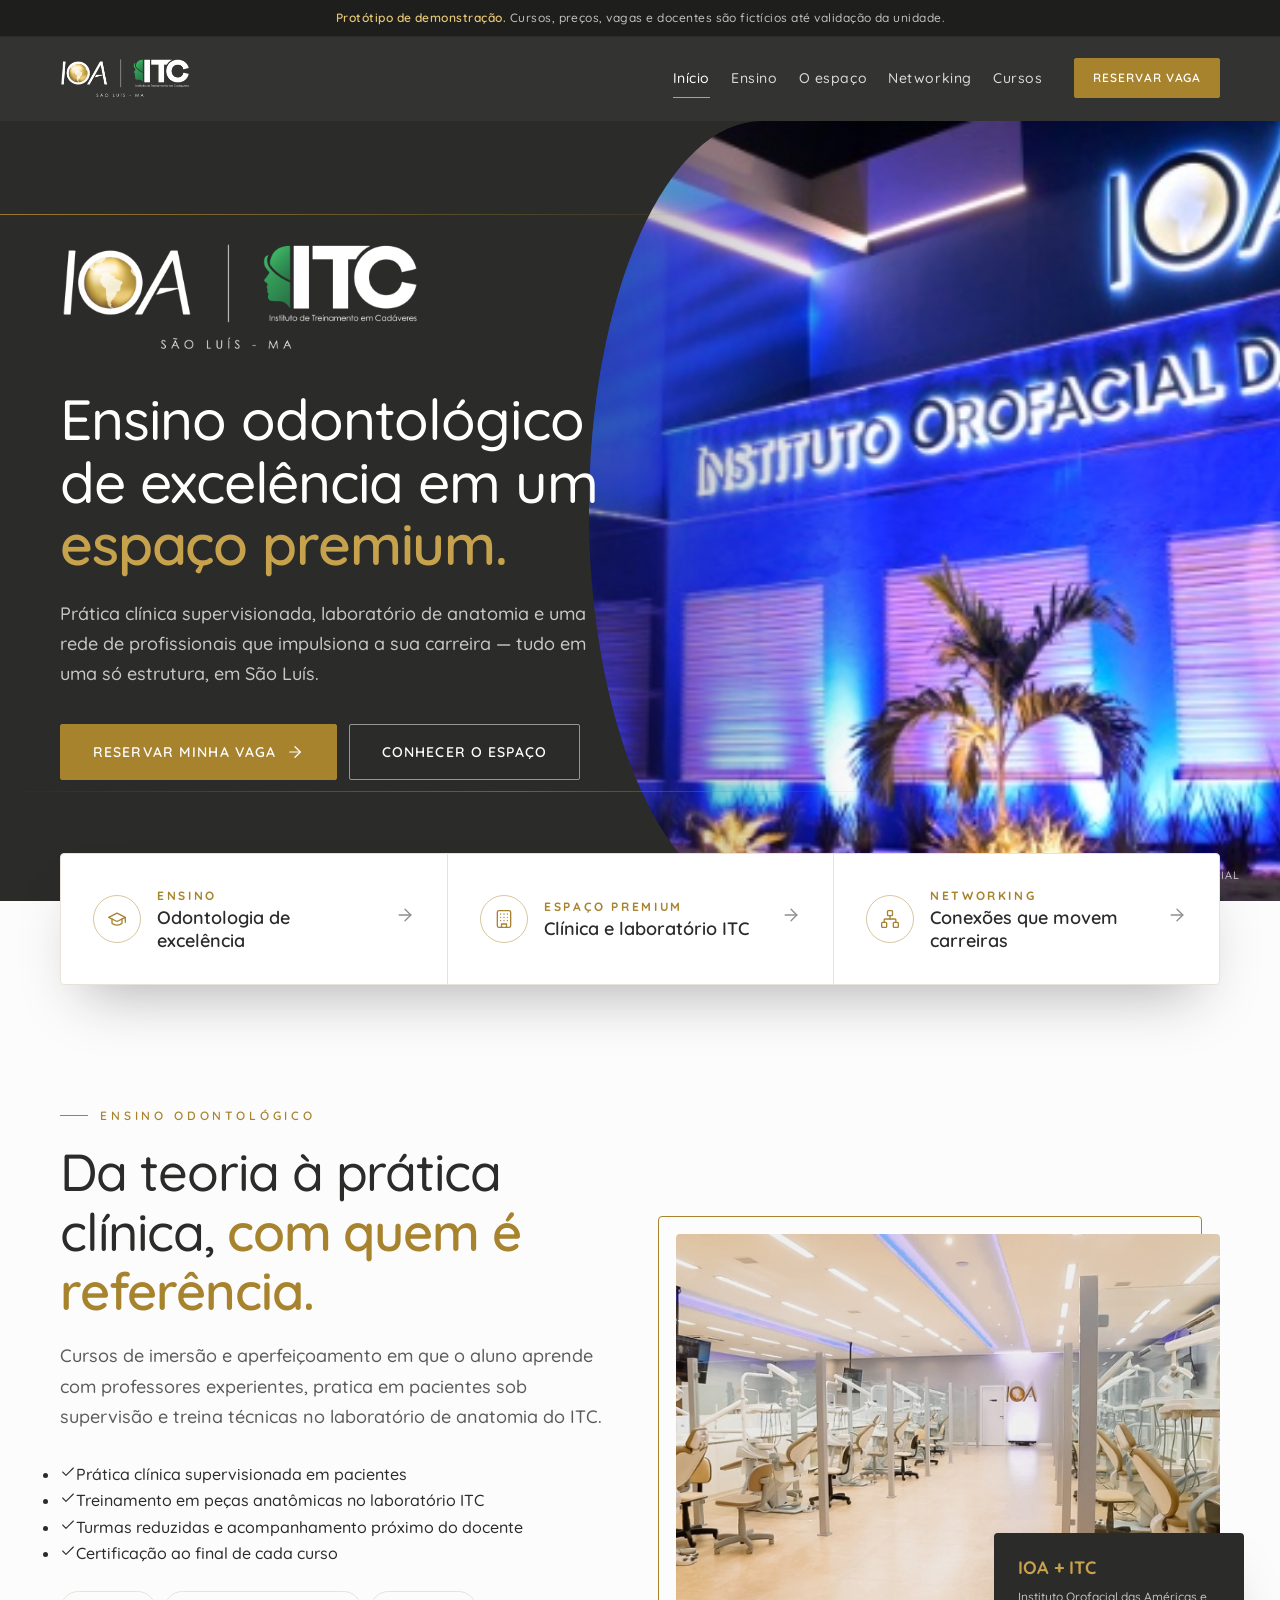
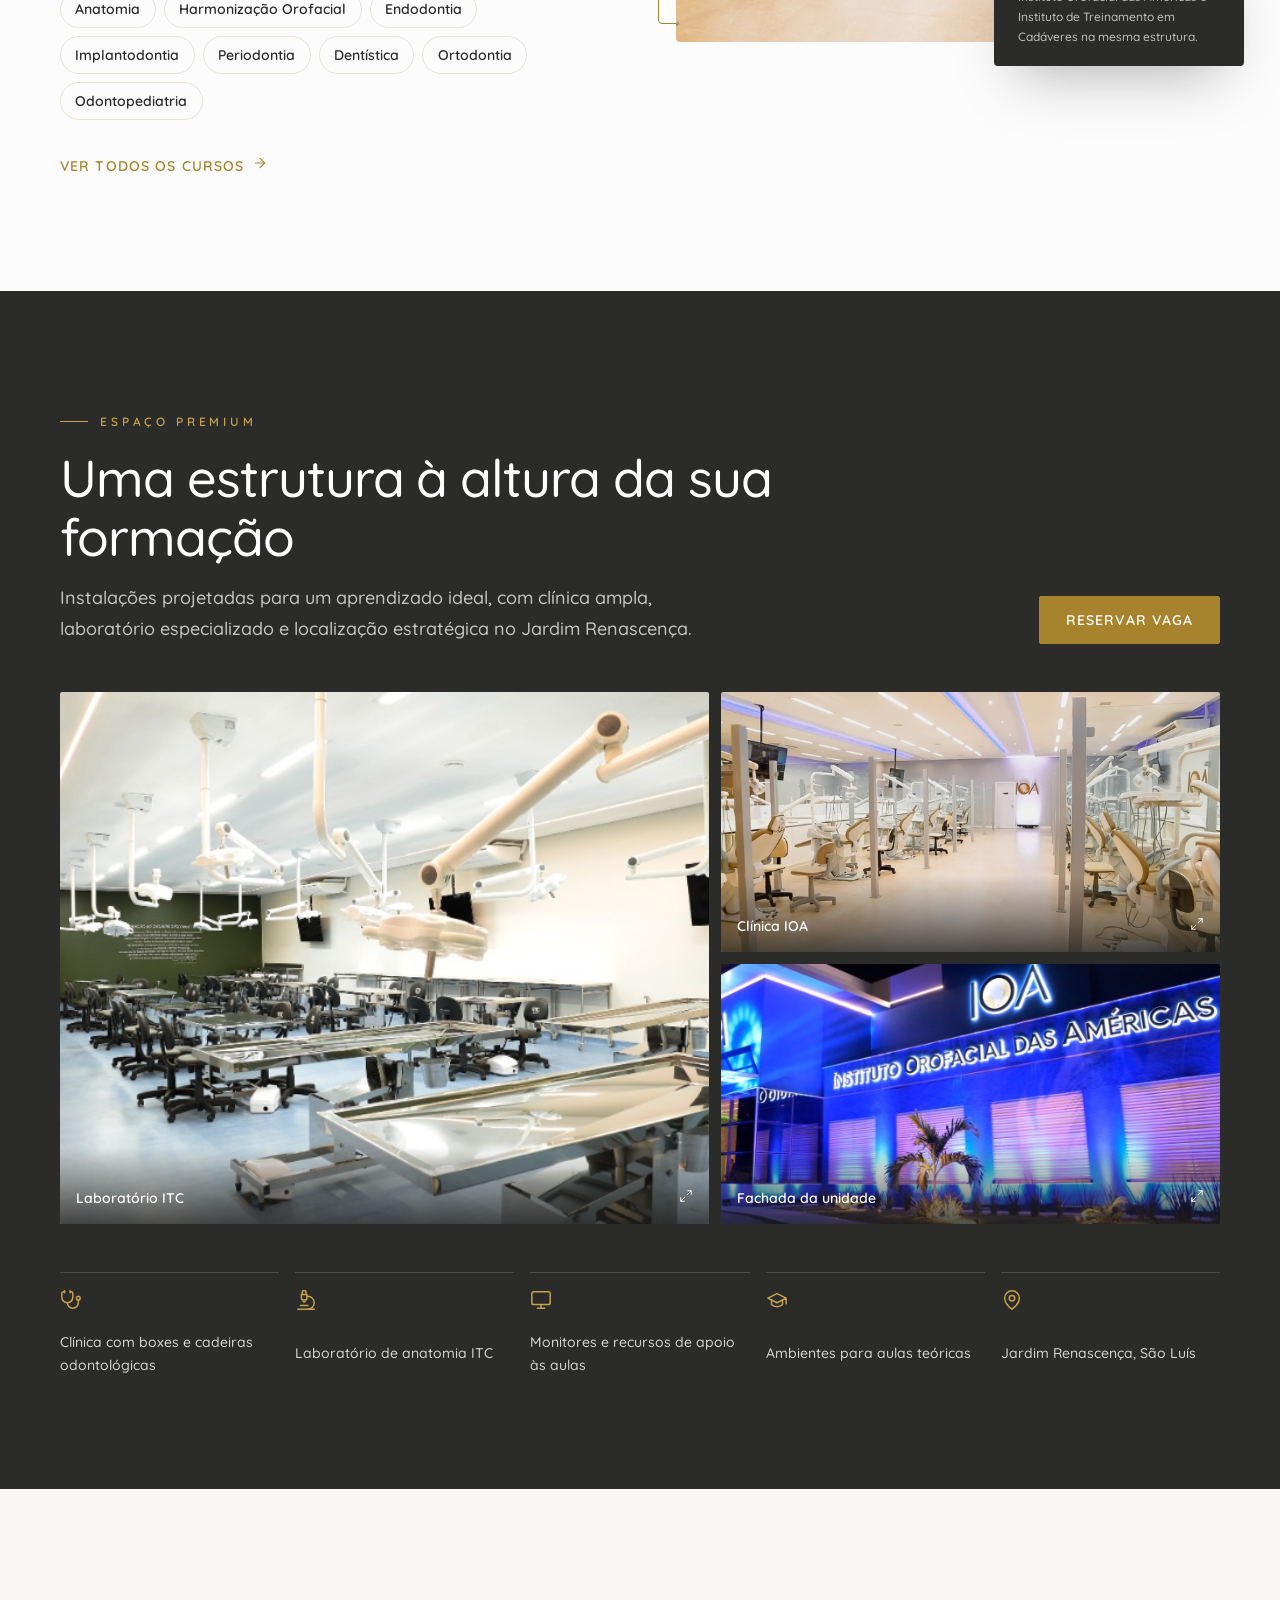
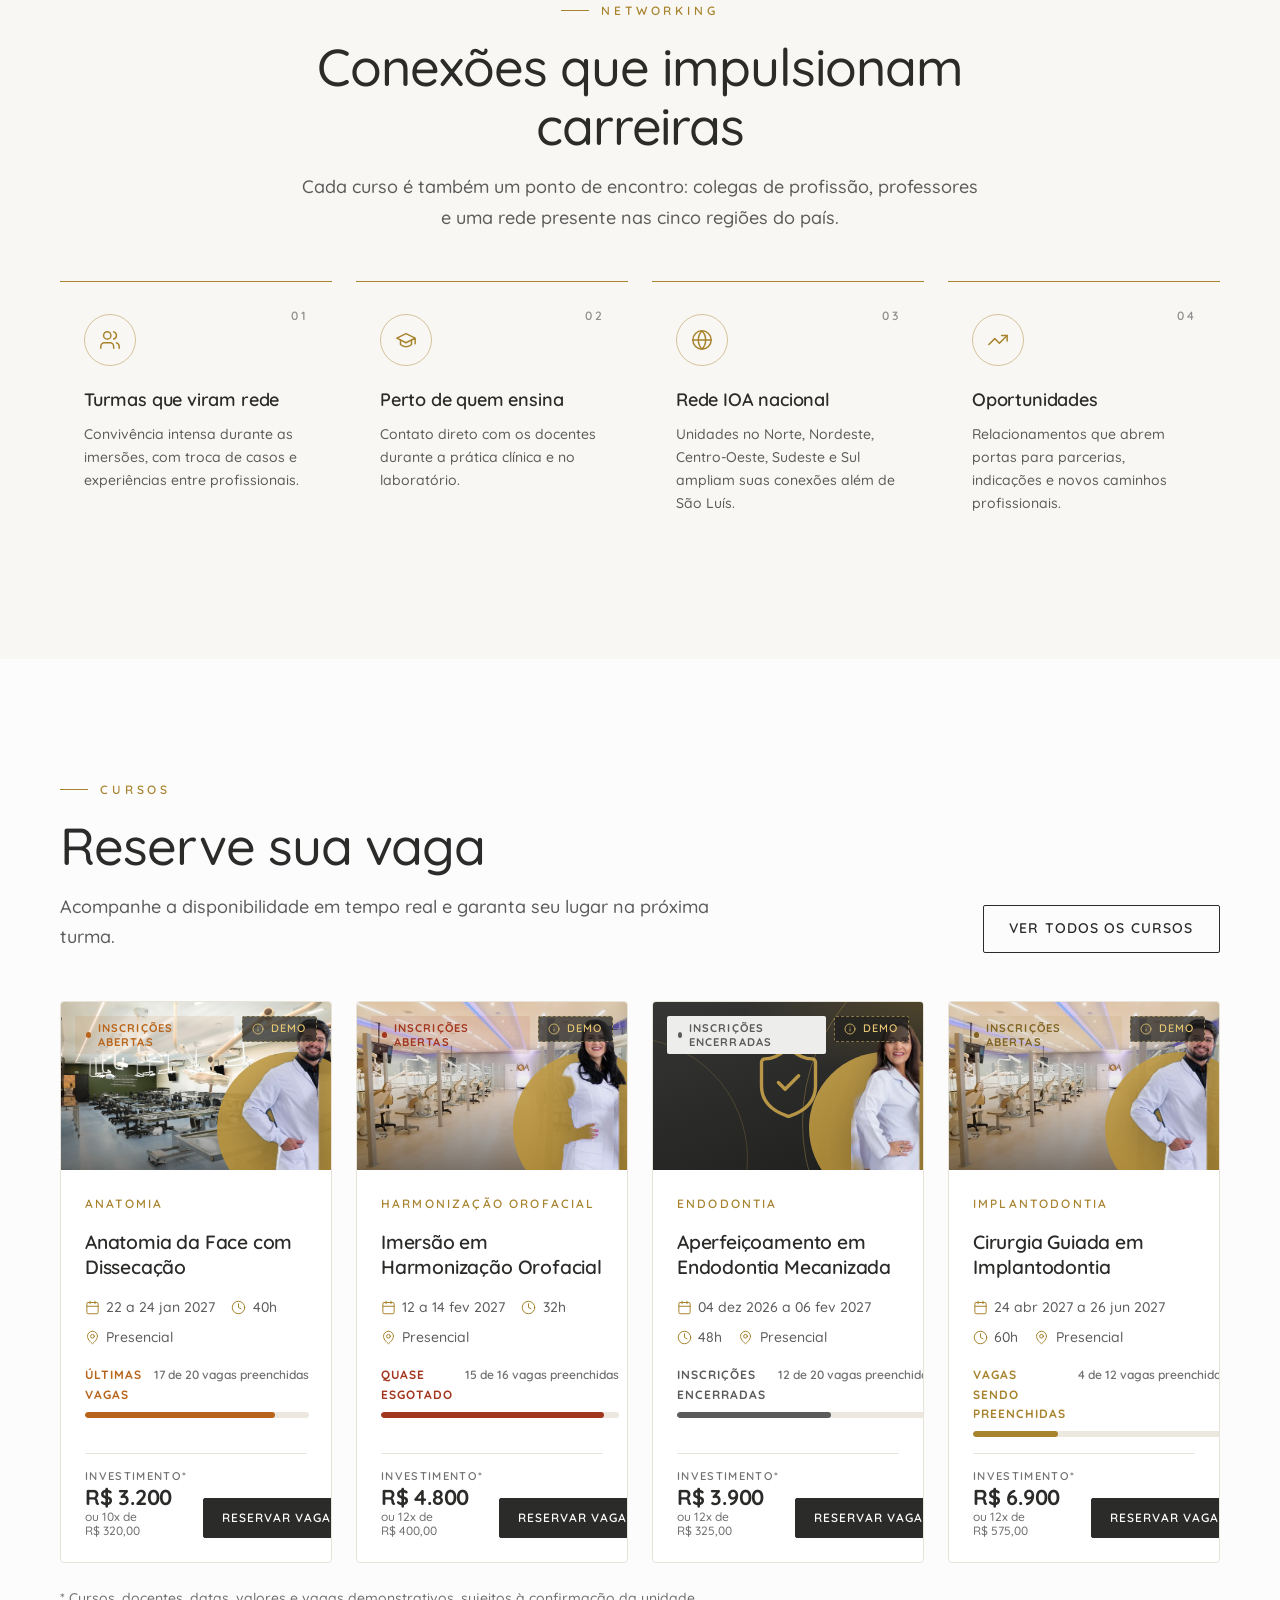
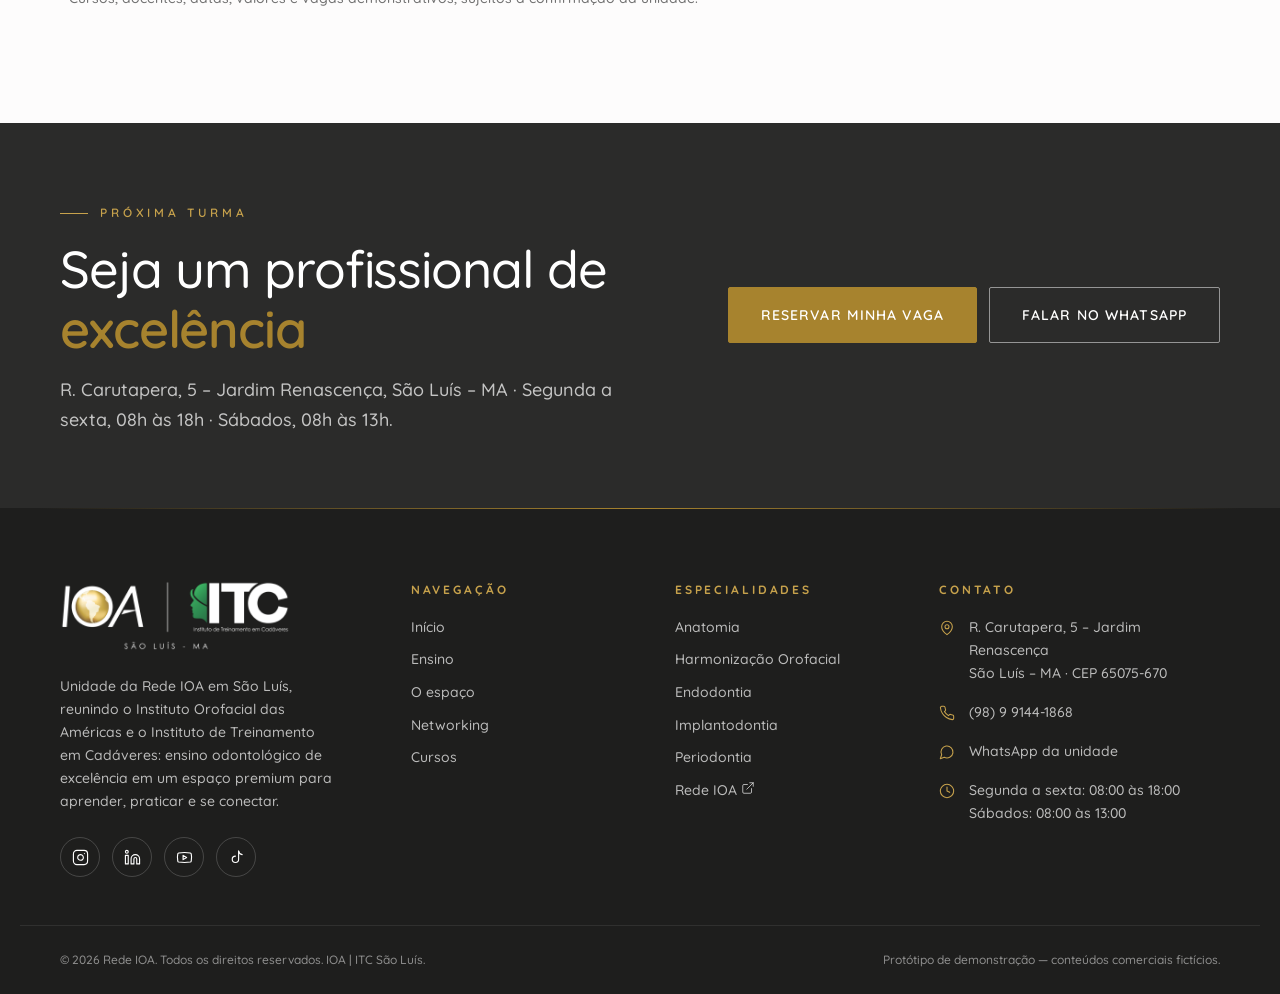
==== commit 0b41210c: "Enxuga o protótipo: landing + reserva de cursos com docentes - Landing focada em ensino odontológico" ====
--- a/index.html
+++ b/index.html
@@ -3,8 +3,8 @@
 <head>
   <meta charset="utf-8">
   <meta name="viewport" content="width=device-width, initial-scale=1">
-  <title>IOA | ITC São Luís — Cursos, serviços e espaços</title>
-  <meta name="description" content="IOA | ITC São Luís: cursos, serviços profissionais e espaços comerciais da unidade da Rede IOA no Maranhão.">
+  <title>IOA | ITC São Luís — Ensino odontológico de excelência</title>
+  <meta name="description" content="IOA | ITC São Luís: ensino odontológico de excelência, espaço premium e networking profissional. Reserve sua vaga nos cursos.">
   <meta name="theme-color" content="#2b2b2a">
   <link rel="icon" href="assets/icons/favicon.png" type="image/png">
   <link rel="preconnect" href="https://fonts.googleapis.com">
@@ -19,7 +19,7 @@
   <div data-component="header"></div>
 
   <main id="conteudo">
-    <!-- 4.2 Hero -->
+    <!-- Hero -->
     <section class="hero" aria-labelledby="hero-title">
       <span class="hero__line hero__line--top" aria-hidden="true"></span>
       <span class="hero__line hero__line--bottom" aria-hidden="true"></span>
@@ -29,142 +29,71 @@
       <div class="container hero__grid">
         <div class="hero__content">
           <img class="hero__logo" src="assets/logos/ioa-itc-white.png" alt="IOA | ITC — Instituto de Treinamento em Cadáveres — São Luís, MA" width="360" height="111">
-          <h1 class="hero__title" id="hero-title">Conhecimento, tecnologia e inovação para <em>transformar o futuro profissional.</em></h1>
-          <p class="hero__text">Um ambiente que conecta excelência educacional, tecnologia, infraestrutura de qualidade e oportunidades de desenvolvimento profissional.</p>
+          <h1 class="hero__title" id="hero-title">Ensino odontológico de excelência em um <em>espaço premium.</em></h1>
+          <p class="hero__text">Prática clínica supervisionada, laboratório de anatomia e uma rede de profissionais que impulsiona a sua carreira — tudo em uma só estrutura, em São Luís.</p>
           <div class="hero__actions">
-            <a class="btn btn--lg" href="pages/cursos.html">Conheça nossos cursos <svg class="icon icon-arrow" viewBox="0 0 24 24" aria-hidden="true"><path d="M5 12h14"/><path d="m12 5 7 7-7 7"/></svg></a>
-            <a class="btn btn--lg btn--ghost-light" href="pages/espacos.html">Explore nossos espaços</a>
+            <a class="btn btn--lg" href="pages/cursos.html">Reservar minha vaga <svg class="icon icon-arrow" viewBox="0 0 24 24" aria-hidden="true"><path d="M5 12h14"/><path d="m12 5 7 7-7 7"/></svg></a>
+            <a class="btn btn--lg btn--ghost-light" href="#espaco">Conhecer o espaço</a>
           </div>
         </div>
       </div>
       <span class="hero__credit">Fachada da unidade · foto oficial</span>
     </section>
 
-    <!-- Atalhos para as três frentes -->
+    <!-- Três pilares -->
     <div class="container fronts">
-      <nav class="fronts__grid" aria-label="Frentes comerciais">
-        <a class="front" href="pages/cursos.html">
+      <nav class="fronts__grid" aria-label="Pilares da unidade">
+        <a class="front" href="#ensino">
           <span class="front__icon" data-icon="graduation-cap"></span>
-          <span><span class="front__k">IOA Cursos</span><span class="front__t">Catálogo, vagas e inscrições</span></span>
+          <span><span class="front__k">Ensino</span><span class="front__t">Odontologia de excelência</span></span>
           <span data-icon="arrow-right" data-icon-class="front__arrow"></span>
         </a>
-        <a class="front" href="pages/servicos.html">
-          <span class="front__icon" data-icon="briefcase"></span>
-          <span><span class="front__k">Seja um paciente</span><span class="front__t">Tratamentos odontológicos e triagem</span></span>
+        <a class="front" href="#espaco">
+          <span class="front__icon" data-icon="building"></span>
+          <span><span class="front__k">Espaço premium</span><span class="front__t">Clínica e laboratório ITC</span></span>
           <span data-icon="arrow-right" data-icon-class="front__arrow"></span>
         </a>
-        <a class="front" href="pages/espacos.html">
-          <span class="front__icon" data-icon="building"></span>
-          <span><span class="front__k">IOA Espaços</span><span class="front__t">Salas, laboratório e reservas</span></span>
+        <a class="front" href="#networking">
+          <span class="front__icon" data-icon="network"></span>
+          <span><span class="front__k">Networking</span><span class="front__t">Conexões que movem carreiras</span></span>
           <span data-icon="arrow-right" data-icon-class="front__arrow"></span>
         </a>
       </nav>
     </div>
 
-    <!-- Apresentação da unidade -->
-    <section class="section" aria-labelledby="intro-title">
+    <!-- Ensino odontológico de excelência -->
+    <section class="section" id="ensino" aria-labelledby="ensino-title">
       <div class="container intro">
         <div class="reveal">
-          <span class="eyebrow">A unidade</span>
-          <h2 class="h2" id="intro-title" style="margin:1rem 0 1.25rem">Duas instituições, <span class="accent">um mesmo padrão de excelência.</span></h2>
-          <p class="lead">Em São Luís, a Rede IOA reúne o Instituto Orofacial das Américas e o Instituto de Treinamento em Cadáveres em uma única estrutura — com clínica, laboratório e ambientes de aprendizagem preparados para a formação e a atuação profissional.</p>
-          <div class="brands">
-            <div class="brands__item">
-              <img src="assets/logos/ioa-color.png" alt="IOA São Luís" width="87" height="45" loading="lazy">
-              <p>Instituto Orofacial das Américas — educação continuada da Rede IOA.</p>
-            </div>
-            <div class="brands__item">
-              <img src="assets/logos/itc-color.png" alt="ITC — Instituto de Treinamento em Cadáveres" width="82" height="44" loading="lazy">
-              <p>Instituto de Treinamento em Cadáveres — treinamento prático em laboratório.</p>
-            </div>
-          </div>
-          <p style="margin-top:2rem"><a class="link-arrow" href="pages/sobre.html">Conheça a unidade <span data-icon="arrow-right"></span></a></p>
+          <span class="eyebrow">Ensino odontológico</span>
+          <h2 class="h2" id="ensino-title" style="margin:1rem 0 1.25rem">Da teoria à prática clínica, <span class="accent">com quem é referência.</span></h2>
+          <p class="lead">Cursos de imersão e aperfeiçoamento em que o aluno aprende com professores experientes, pratica em pacientes sob supervisão e treina técnicas no laboratório de anatomia do ITC.</p>
+          <ul class="check-list check-list--lg" style="margin-top:1.75rem">
+            <li><span data-icon="check" style="display:contents"></span><span>Prática clínica supervisionada em pacientes</span></li>
+            <li><span data-icon="check" style="display:contents"></span><span>Treinamento em peças anatômicas no laboratório ITC</span></li>
+            <li><span data-icon="check" style="display:contents"></span><span>Turmas reduzidas e acompanhamento próximo do docente</span></li>
+            <li><span data-icon="check" style="display:contents"></span><span>Certificação ao final de cada curso</span></li>
+          </ul>
+          <ul class="regions" aria-label="Especialidades" id="home-especialidades"></ul>
+          <p style="margin-top:2rem"><a class="link-arrow" href="pages/cursos.html">Ver todos os cursos <span data-icon="arrow-right"></span></a></p>
         </div>
         <div class="intro__media reveal">
           <img src="assets/images/clinica-ioa-sao-luis.jpg" alt="Clínica do IOA São Luís com cadeiras odontológicas" loading="lazy" width="720" height="455">
-          <div class="intro__badge"><strong>Rede IOA</strong><span>Unidades nas regiões Norte, Nordeste, Centro-Oeste, Sudeste e Sul.</span></div>
+          <div class="intro__badge"><strong>IOA + ITC</strong><span>Instituto Orofacial das Américas e Instituto de Treinamento em Cadáveres na mesma estrutura.</span></div>
         </div>
       </div>
     </section>
 
-    <!-- 4.3 Diferenciais -->
-    <section class="section section--dark" aria-labelledby="dif-title">
-      <div class="container">
-        <div class="section-head">
-          <span class="eyebrow">Diferenciais</span>
-          <h2 class="h2" id="dif-title">Por que escolher o IOA | ITC São Luís</h2>
-        </div>
-        <div class="grid-features">
-          <article class="feature reveal">
-            <span class="feature__num">01</span>
-            <span class="feature__icon" data-icon="map-pin"></span>
-            <h3>Localização premium</h3>
-            <p>Unidade no Jardim Renascença, em São Luís, com acesso facilitado e ambiente pensado para receber alunos, empresas e parceiros.</p>
-          </article>
-          <article class="feature reveal">
-            <span class="feature__num">02</span>
-            <span class="feature__icon" data-icon="graduation-cap"></span>
-            <h3>Professores qualificados</h3>
-            <p>Docentes com trajetória acadêmica e experiência profissional, que aproximam a sala de aula da prática real.</p>
-          </article>
-          <article class="feature reveal">
-            <span class="feature__num">03</span>
-            <span class="feature__icon" data-icon="trending-up"></span>
-            <h3>Conexão com o mercado</h3>
-            <p>Formação orientada pelas demandas profissionais, unindo conhecimento, prática supervisionada e oportunidades de carreira.</p>
-          </article>
-          <article class="feature reveal">
-            <span class="feature__num">04</span>
-            <span class="feature__icon" data-icon="microscope"></span>
-            <h3>Infraestrutura ITC</h3>
-            <p>Laboratório de treinamento e clínica equipada, preparados para experiências práticas de aprendizagem e atividades profissionais.</p>
-          </article>
-        </div>
-      </div>
-    </section>
-
-    <!-- 4.4 Cursos em destaque -->
-    <section class="section" aria-labelledby="cursos-title">
+    <!-- Espaço premium -->
+    <section class="section section--dark" id="espaco" aria-labelledby="espaco-title">
       <div class="container">
         <div class="section-head section-head--split">
           <div class="stack">
-            <span class="eyebrow">IOA Cursos</span>
-            <h2 class="h2" id="cursos-title">Cursos em destaque</h2>
-            <p class="lead">Acompanhe a disponibilidade de vagas em tempo real e garanta sua participação.</p>
+            <span class="eyebrow">Espaço premium</span>
+            <h2 class="h2" id="espaco-title">Uma estrutura à altura da sua formação</h2>
+            <p class="lead">Instalações projetadas para um aprendizado ideal, com clínica ampla, laboratório especializado e localização estratégica no Jardim Renascença.</p>
           </div>
-          <a class="btn btn--outline" href="pages/cursos.html">Ver catálogo completo</a>
-        </div>
-        <div class="grid-cards grid-cards--4" id="home-cursos" aria-live="polite"></div>
-        <p class="small muted" style="margin-top:1.5rem">* Cursos, datas, valores e vagas demonstrativos, sujeitos à confirmação da unidade.</p>
-      </div>
-    </section>
-
-    <!-- 4.5 Serviços -->
-    <section class="section section--ivory" aria-labelledby="serv-title">
-      <div class="container">
-        <div class="section-head section-head--split">
-          <div class="stack">
-            <span class="eyebrow">IOA Serviços</span>
-            <h2 class="h2" id="serv-title">Seja um paciente IOA</h2>
-            <p class="lead">Tratamentos odontológicos realizados nas aulas práticas dos cursos, sob supervisão de professores. Agende sua triagem online.</p>
-          </div>
-          <a class="btn btn--outline" href="pages/servicos.html">Ver todos os tratamentos</a>
-        </div>
-        <div class="grid-cards" id="home-servicos"></div>
-        <p class="small muted" style="margin-top:1.5rem">* Tratamentos, condições e valores demonstrativos, a confirmar com a unidade.</p>
-      </div>
-    </section>
-
-    <!-- 4.6 Infraestrutura -->
-    <section class="section section--dark" aria-labelledby="infra-title">
-      <div class="container">
-        <div class="section-head section-head--split">
-          <div class="stack">
-            <span class="eyebrow">IOA Espaços</span>
-            <h2 class="h2" id="infra-title">Infraestrutura preparada para aprender e realizar</h2>
-            <p class="lead">Clínica, laboratório e salas disponíveis para cursos, treinamentos, reuniões e eventos profissionais.</p>
-          </div>
-          <a class="btn" href="pages/espacos.html">Conheça nossos espaços</a>
+          <a class="btn" href="pages/cursos.html">Reservar vaga</a>
         </div>
         <div class="infra" id="home-galeria">
           <button type="button" class="gallery__item reveal" data-gallery-index="0" aria-label="Ampliar: Laboratório ITC">
@@ -181,40 +110,79 @@
           </button>
         </div>
         <ul class="infra-list">
-          <li><span data-icon="graduation-cap"></span>Salas de aula</li>
-          <li><span data-icon="building"></span>Salas comerciais</li>
-          <li><span data-icon="users"></span>Ambientes de reunião</li>
-          <li><span data-icon="microscope"></span>Espaços de aprendizagem prática</li>
-          <li><span data-icon="monitor"></span>Infraestrutura tecnológica</li>
+          <li><span data-icon="stethoscope"></span>Clínica com boxes e cadeiras odontológicas</li>
+          <li><span data-icon="microscope"></span>Laboratório de anatomia ITC</li>
+          <li><span data-icon="monitor"></span>Monitores e recursos de apoio às aulas</li>
+          <li><span data-icon="graduation-cap"></span>Ambientes para aulas teóricas</li>
+          <li><span data-icon="map-pin"></span>Jardim Renascença, São Luís</li>
         </ul>
       </div>
     </section>
 
-    <!-- Contato -->
-    <section class="section" aria-labelledby="contato-title">
+    <!-- Networking -->
+    <section class="section section--ivory" id="networking" aria-labelledby="net-title">
+      <div class="container">
+        <div class="section-head section-head--center">
+          <span class="eyebrow">Networking</span>
+          <h2 class="h2" id="net-title">Conexões que impulsionam carreiras</h2>
+          <p class="lead">Cada curso é também um ponto de encontro: colegas de profissão, professores e uma rede presente nas cinco regiões do país.</p>
+        </div>
+        <div class="grid-features">
+          <article class="feature reveal">
+            <span class="feature__num">01</span>
+            <span class="feature__icon" data-icon="users"></span>
+            <h3>Turmas que viram rede</h3>
+            <p>Convivência intensa durante as imersões, com troca de casos e experiências entre profissionais.</p>
+          </article>
+          <article class="feature reveal">
+            <span class="feature__num">02</span>
+            <span class="feature__icon" data-icon="graduation-cap"></span>
+            <h3>Perto de quem ensina</h3>
+            <p>Contato direto com os docentes durante a prática clínica e no laboratório.</p>
+          </article>
+          <article class="feature reveal">
+            <span class="feature__num">03</span>
+            <span class="feature__icon" data-icon="globe"></span>
+            <h3>Rede IOA nacional</h3>
+            <p>Unidades no Norte, Nordeste, Centro-Oeste, Sudeste e Sul ampliam suas conexões além de São Luís.</p>
+          </article>
+          <article class="feature reveal">
+            <span class="feature__num">04</span>
+            <span class="feature__icon" data-icon="trending-up"></span>
+            <h3>Oportunidades</h3>
+            <p>Relacionamentos que abrem portas para parcerias, indicações e novos caminhos profissionais.</p>
+          </article>
+        </div>
+      </div>
+    </section>
+
+    <!-- Cursos em destaque -->
+    <section class="section" aria-labelledby="cursos-title">
+      <div class="container">
+        <div class="section-head section-head--split">
+          <div class="stack">
+            <span class="eyebrow">Cursos</span>
+            <h2 class="h2" id="cursos-title">Reserve sua vaga</h2>
+            <p class="lead">Acompanhe a disponibilidade em tempo real e garanta seu lugar na próxima turma.</p>
+          </div>
+          <a class="btn btn--outline" href="pages/cursos.html">Ver todos os cursos</a>
+        </div>
+        <div class="grid-cards grid-cards--4" id="home-cursos" aria-live="polite"></div>
+        <p class="small muted" style="margin-top:1.5rem">* Cursos, docentes, datas, valores e vagas demonstrativos, sujeitos à confirmação da unidade.</p>
+      </div>
+    </section>
+
+    <!-- Chamada final / contato -->
+    <section class="section section--dark section--tight" id="contato" aria-labelledby="cta-title">
       <div class="container contact-band">
-        <div class="stack reveal">
-          <span class="eyebrow">Contato</span>
-          <h2 class="h2" id="contato-title">Fale com a equipe da unidade</h2>
-          <p class="lead">Tire dúvidas sobre cursos, serviços e reservas de espaços. Atendimento de segunda a sexta, das 08h às 18h, e aos sábados, das 08h às 13h.</p>
-          <p><a class="btn btn--dark" href="pages/contato.html">Ver todos os canais</a></p>
+        <div class="stack">
+          <span class="eyebrow">Próxima turma</span>
+          <h2 class="h2" id="cta-title">Seja um profissional de <span class="accent">excelência</span></h2>
+          <p class="lead">R. Carutapera, 5 – Jardim Renascença, São Luís – MA · Segunda a sexta, 08h às 18h · Sábados, 08h às 13h.</p>
         </div>
-        <div class="contact-cards reveal">
-          <a class="contact-card" href="https://api.whatsapp.com/send?phone=559891441868&amp;text=Ol%C3%A1%2C%20gostaria%20de%20saber%20mais%20sobre%20os%20cursos%20que%20vi%20no%20site!" target="_blank" rel="noopener">
-            <span data-icon="message-circle" data-icon-class="ci-lead" style="display:contents"></span>
-            <div><strong>WhatsApp da unidade</strong><span>Iniciar conversa</span></div>
-            <span data-icon="external-link" data-icon-class="ci-trail" style="display:contents"></span>
-          </a>
-          <a class="contact-card" href="tel:+5598991441868">
-            <span data-icon="phone" data-icon-class="ci-lead" style="display:contents"></span>
-            <div><strong>Telefone</strong><span>(98) 9 9144-1868</span></div>
-            <span data-icon="arrow-right" data-icon-class="ci-trail" style="display:contents"></span>
-          </a>
-          <a class="contact-card" href="https://www.google.com/maps/search/?api=1&amp;query=IOA+ITC+S%C3%A3o+Lu%C3%ADs+R.+Carutapera+5" target="_blank" rel="noopener">
-            <span data-icon="map-pin" data-icon-class="ci-lead" style="display:contents"></span>
-            <div><strong>Endereço</strong><span>R. Carutapera, 5 – Jardim Renascença, São Luís – MA</span></div>
-            <span data-icon="external-link" data-icon-class="ci-trail" style="display:contents"></span>
-          </a>
+        <div class="hero__actions" style="justify-content:flex-end">
+          <a class="btn btn--lg" href="pages/cursos.html">Reservar minha vaga</a>
+          <a class="btn btn--lg btn--ghost-light" href="https://api.whatsapp.com/send?phone=559891441868&amp;text=Ol%C3%A1%2C%20gostaria%20de%20saber%20mais%20sobre%20os%20cursos%20que%20vi%20no%20site!" target="_blank" rel="noopener">Falar no WhatsApp</a>
         </div>
       </div>
     </section>
@@ -224,7 +192,5 @@
 
   <script src="js/data.js"></script>
   <script src="js/main.js"></script>
-  <script src="js/forms.js"></script>
-  <script src="js/servicos.js"></script>
 </body>
 </html>
--- a/css/components.css
+++ b/css/components.css
@@ -648,169 +648,6 @@
   color: var(--graphite-300);
 }
 
-/* ---------- Card de serviço ---------- */
-.service-card {
-  position: relative;
-  display: flex;
-  flex-direction: column;
-  height: 100%;
-  padding: var(--space-6);
-  background: var(--white);
-  border: 1px solid var(--line);
-  border-radius: var(--radius);
-  transition: transform var(--dur) var(--ease), box-shadow var(--dur) var(--ease), border-color var(--dur) var(--ease);
-}
-
-.service-card:hover {
-  transform: translateY(-4px);
-  box-shadow: var(--shadow-lg);
-  border-color: transparent;
-}
-
-.service-card__top {
-  display: flex;
-  justify-content: space-between;
-  align-items: flex-start;
-  gap: var(--space-4);
-  margin-bottom: var(--space-5);
-}
-
-.service-card__icon {
-  display: grid;
-  place-items: center;
-  width: 56px;
-  height: 56px;
-  border-radius: var(--radius);
-  background: var(--graphite);
-  color: var(--gold-light);
-}
-
-.service-card__icon svg {
-  width: 24px;
-  height: 24px;
-}
-
-.service-card h3 {
-  font-size: var(--fs-lg);
-  font-weight: 600;
-  margin-bottom: var(--space-3);
-}
-
-.service-card__desc {
-  font-size: var(--fs-sm);
-  color: var(--graphite-500);
-}
-
-.check-list {
-  display: grid;
-  gap: 0.55rem;
-  list-style: none;
-  font-size: var(--fs-sm);
-}
-
-.check-list li {
-  display: grid;
-  grid-template-columns: 18px 1fr;
-  gap: 0.6rem;
-  align-items: start;
-}
-
-.check-list svg {
-  width: 16px;
-  height: 16px;
-  margin-top: 0.22rem;
-  color: var(--gold);
-}
-
-.service-card__list {
-  margin-top: var(--space-5);
-  padding-top: var(--space-5);
-  border-top: 1px solid var(--line);
-}
-
-.service-card__foot {
-  display: grid;
-  gap: var(--space-4);
-  margin-top: auto;
-  padding-top: var(--space-6);
-}
-
-.service-card__price-row {
-  display: flex;
-  justify-content: space-between;
-  align-items: flex-end;
-  gap: var(--space-3);
-}
-
-.service-card__actions {
-  display: grid;
-  grid-template-columns: 1fr 1fr;
-  gap: var(--space-3);
-}
-
-/* ---------- Card de sala ---------- */
-.room-card {
-  position: relative;
-  display: grid;
-  grid-template-rows: auto 1fr;
-  background: var(--white);
-  border: 1px solid var(--line);
-  border-radius: var(--radius);
-  overflow: hidden;
-  transition: transform var(--dur) var(--ease), box-shadow var(--dur) var(--ease);
-}
-
-.room-card:hover {
-  transform: translateY(-4px);
-  box-shadow: var(--shadow-lg);
-}
-
-.room-card:hover .cover img {
-  transform: scale(1.05);
-}
-
-.room-card .cover {
-  aspect-ratio: 4 / 3;
-}
-
-.room-card__body {
-  display: flex;
-  flex-direction: column;
-  gap: var(--space-4);
-  padding: var(--space-5) var(--space-5) var(--space-6);
-}
-
-.room-card h3 {
-  font-size: var(--fs-lg);
-  font-weight: 600;
-}
-
-.room-card__specs {
-  display: grid;
-  grid-template-columns: repeat(2, minmax(0, 1fr));
-  gap: var(--space-3);
-  padding-block: var(--space-4);
-  border-block: 1px solid var(--line);
-  font-size: var(--fs-sm);
-}
-
-.spec {
-  display: grid;
-  gap: 0.1rem;
-}
-
-.spec__k {
-  font-size: 0.68rem;
-  font-weight: 700;
-  letter-spacing: 0.14em;
-  text-transform: uppercase;
-  color: var(--graphite-400);
-}
-
-.spec__v {
-  font-weight: 600;
-}
-
 .chip-list {
   display: flex;
   flex-wrap: wrap;
@@ -825,14 +662,6 @@
   font-size: var(--fs-xs);
   font-weight: 600;
   color: var(--graphite-500);
-}
-
-.room-card__foot {
-  display: flex;
-  justify-content: space-between;
-  align-items: flex-end;
-  gap: var(--space-4);
-  margin-top: auto;
 }
 
 /* ---------- Filtros / chips ---------- */
@@ -1801,3 +1630,61 @@
   stroke-linecap: round;
   stroke-linejoin: round;
 }
+
+/* ---------- Foto recortada do docente (canto da imagem do curso) ---------- */
+.prof-cutout {
+  position: absolute;
+  right: 0;
+  bottom: 0;
+  z-index: 1;
+  display: flex;
+  align-items: flex-end;
+  justify-content: flex-end;
+  pointer-events: none;
+}
+
+/* Fotos reais: encostadas na borda direita da imagem (o recorte lateral fica na moldura) */
+.prof-cutout:has(img.prof-cutout__figure) {
+  right: 0;
+  clip-path: inset(-100% 0 -100% -100%);
+}
+
+.prof-cutout__arc {
+  position: absolute;
+  left: 4%;
+  bottom: -22%;
+  width: 128%;
+  aspect-ratio: 1;
+  border-radius: 50%;
+  background: linear-gradient(160deg, var(--gold-light), var(--gold));
+  opacity: 0.92;
+}
+
+.prof-cutout .prof-cutout__figure {
+  position: relative;
+  display: block;
+  height: 100%;
+  width: 100%;
+  object-fit: contain;
+  object-position: right bottom;
+  filter: drop-shadow(0 12px 18px rgba(30, 30, 29, 0.28));
+}
+
+.prof-cutout--card {
+  width: 44%;
+  height: 90%;
+  right: 2%;
+}
+
+.prof-cutout--hero {
+  width: 46%;
+  height: calc(100% + var(--space-8) - var(--space-4));
+  right: calc(var(--gutter) * -0.5);
+  bottom: calc(var(--space-8) * -1);
+  z-index: 2;
+}
+
+/* A foto do docente não acompanha o zoom da capa no hover */
+.course-card:hover .cover .prof-cutout__figure {
+  transform: none;
+}
--- a/css/pages.css
+++ b/css/pages.css
@@ -342,53 +342,6 @@
   grid-template-columns: 1.2fr 1fr;
   gap: var(--space-7);
   align-items: center;
-}
-
-.contact-cards {
-  display: grid;
-  gap: var(--space-3);
-}
-
-.contact-card {
-  display: grid;
-  grid-template-columns: 44px 1fr auto;
-  gap: var(--space-4);
-  align-items: center;
-  padding: var(--space-4) var(--space-5);
-  border: 1px solid var(--line);
-  border-radius: var(--radius);
-  background: var(--white);
-  transition: border-color var(--dur) var(--ease), box-shadow var(--dur) var(--ease);
-}
-
-.contact-card:hover {
-  border-color: var(--gold);
-  box-shadow: var(--shadow);
-}
-
-.contact-card .ci-lead {
-  width: 44px;
-  height: 44px;
-  padding: 11px;
-  border-radius: 50%;
-  background: var(--graphite);
-  color: var(--gold-light);
-}
-
-.contact-card .ci-trail {
-  width: 18px;
-  height: 18px;
-  color: var(--graphite-300);
-}
-
-.contact-card strong {
-  display: block;
-  font-size: var(--fs-sm);
-}
-
-.contact-card span {
-  font-size: var(--fs-sm);
-  color: var(--graphite-500);
 }
 
 /* ==========================================================================
@@ -1183,195 +1136,8 @@
 }
 
 /* ==========================================================================
-   SERVIÇOS
+   ESPECIALIDADES
    ========================================================================== */
-.steps-band {
-  display: grid;
-  grid-template-columns: repeat(4, 1fr);
-  gap: var(--space-5);
-  counter-reset: s;
-  list-style: none;
-}
-
-.steps-band li {
-  position: relative;
-  padding-top: var(--space-6);
-  border-top: 1px solid rgba(255, 255, 255, 0.18);
-}
-
-.steps-band li::before {
-  counter-increment: s;
-  content: "0" counter(s);
-  position: absolute;
-  top: -0.85rem;
-  left: 0;
-  padding-right: var(--space-3);
-  background: var(--graphite);
-  color: var(--gold-light);
-  font-weight: 700;
-  font-size: var(--fs-sm);
-  letter-spacing: 0.1em;
-}
-
-.steps-band h3 {
-  font-size: var(--fs-md);
-  margin-bottom: var(--space-2);
-}
-
-.steps-band p {
-  font-size: var(--fs-sm);
-  color: rgba(255, 255, 255, 0.66);
-}
-
-.price-types {
-  display: flex;
-  flex-wrap: wrap;
-  gap: var(--space-3);
-  list-style: none;
-  margin-top: var(--space-5);
-}
-
-.price-types li {
-  padding: 0.45rem 0.9rem;
-  border: 1px solid var(--line);
-  border-radius: 999px;
-  font-size: var(--fs-xs);
-  font-weight: 600;
-  background: var(--white);
-}
-
-/* ==========================================================================
-   ESPAÇOS / SALA
-   ========================================================================== */
-.space-intro {
-  display: grid;
-  grid-template-columns: 1fr 1fr;
-  gap: var(--space-8);
-  align-items: start;
-}
-
-.space-stats {
-  display: grid;
-  grid-template-columns: repeat(2, 1fr);
-  gap: var(--space-4);
-}
-
-.space-stat {
-  padding: var(--space-5);
-  border: 1px solid var(--line);
-  border-radius: var(--radius);
-  background: var(--white);
-}
-
-.space-stat svg {
-  width: 24px;
-  height: 24px;
-  color: var(--gold);
-  margin-bottom: var(--space-3);
-}
-
-.space-stat h3 {
-  font-size: var(--fs-base);
-  margin-bottom: var(--space-2);
-}
-
-.space-stat p {
-  font-size: var(--fs-sm);
-  color: var(--graphite-500);
-}
-
-.room-hero {
-  padding-block: var(--space-5) var(--space-6);
-  background: var(--ivory);
-  border-bottom: 1px solid var(--line);
-}
-
-.breadcrumb--dark {
-  color: var(--graphite-400);
-  margin-bottom: var(--space-5);
-}
-
-.breadcrumb--dark li + li::before {
-  color: var(--graphite-300);
-}
-
-.breadcrumb--dark [aria-current="page"] {
-  color: var(--graphite);
-}
-
-.breadcrumb--dark a:hover {
-  color: var(--gold);
-}
-
-.room-gallery {
-  position: relative;
-  display: grid;
-  grid-template-columns: 2fr 1fr;
-  grid-template-rows: repeat(2, 230px);
-  gap: var(--space-3);
-}
-
-.room-gallery__main {
-  grid-row: span 2;
-}
-
-.room-gallery .gallery__item:only-of-type {
-  grid-column: 1 / -1;
-}
-
-.room-gallery__all {
-  position: absolute;
-  right: var(--space-4);
-  bottom: var(--space-4);
-  z-index: 2;
-}
-
-.room-gallery .cover {
-  height: 100%;
-}
-
-/* ==========================================================================
-   SOBRE
-   ========================================================================== */
-.about-split {
-  display: grid;
-  grid-template-columns: 1fr 1fr;
-  gap: var(--space-8);
-  align-items: center;
-}
-
-.about-split img {
-  width: 100%;
-  aspect-ratio: 4 / 3;
-  object-fit: cover;
-  border-radius: var(--radius);
-}
-
-.facts {
-  display: grid;
-  grid-template-columns: repeat(3, 1fr);
-  gap: var(--space-5);
-}
-
-.fact {
-  padding: var(--space-6);
-  border: 1px solid var(--line-dark);
-  border-radius: var(--radius);
-}
-
-.fact strong {
-  display: block;
-  font-size: var(--fs-lg);
-  font-weight: 600;
-  color: var(--gold-light);
-  margin-bottom: var(--space-2);
-}
-
-.fact p {
-  font-size: var(--fs-sm);
-  color: rgba(255, 255, 255, 0.7);
-}
-
 .regions {
   display: flex;
   flex-wrap: wrap;
@@ -1388,116 +1154,58 @@
   font-weight: 600;
 }
 
-.pending {
-  padding: var(--space-5);
-  border: 1px dashed rgba(167, 131, 46, 0.6);
-  border-radius: var(--radius);
-  background: rgba(249, 247, 243, 0.6);
-  font-size: var(--fs-sm);
-  color: var(--graphite-500);
-}
-
-.pending strong {
+
+/* Mídia do curso alinhada à base para a foto do docente encostar no fim da seção */
+.course-hero__media {
+  align-self: end;
+}
+
+.course-hero__credit {
+  max-width: 56%;
+}
+
+.course-hero__prof {
   display: block;
-  margin-bottom: var(--space-2);
+  margin-top: 0.35rem;
+  letter-spacing: 0.06em;
+  text-transform: none;
   font-size: var(--fs-xs);
-  letter-spacing: 0.14em;
-  text-transform: uppercase;
-  color: var(--gold-dark);
-}
-
-/* ==========================================================================
-   CONTATO
-   ========================================================================== */
-.contact-layout {
-  display: grid;
-  grid-template-columns: 1fr 1.2fr;
-  gap: var(--space-8);
-  align-items: start;
-}
-
-.contact-info {
-  display: grid;
-  gap: var(--space-5);
-}
-
-.hours {
-  display: grid;
-  gap: var(--space-2);
-  font-size: var(--fs-sm);
-}
-
-.hours div {
-  display: flex;
-  justify-content: space-between;
-  padding-block: var(--space-2);
-  border-bottom: 1px solid var(--line);
-}
-
-.form-card {
-  padding: var(--space-7);
-  border: 1px solid var(--line);
-  border-radius: var(--radius);
-  background: var(--white);
-  box-shadow: var(--shadow);
-}
-
-.form-card h2 {
-  margin-bottom: var(--space-2);
-}
-
-.form-card > p {
-  margin-bottom: var(--space-6);
-}
-
-.map {
-  position: relative;
-  border-radius: var(--radius);
+  color: rgba(255, 255, 255, 0.7);
+}
+
+.course-hero__prof strong {
+  color: var(--gold-soft);
+  font-weight: 600;
+}
+
+.teacher__photo--img {
   overflow: hidden;
-  border: 1px solid var(--line);
   background: var(--ivory);
 }
 
-.map iframe {
-  display: block;
+.teacher__photo--img img {
   width: 100%;
-  height: 440px;
-  border: 0;
-  filter: grayscale(0.4) contrast(1.05);
-}
-
-.channels {
-  display: grid;
-  grid-template-columns: repeat(4, 1fr);
-  gap: var(--space-4);
-}
-
-.channel {
-  display: grid;
-  gap: var(--space-3);
-  padding: var(--space-6) var(--space-5);
-  border: 1px solid var(--line-dark);
-  border-radius: var(--radius);
-  transition: border-color var(--dur) var(--ease), background var(--dur) var(--ease);
-}
-
-.channel:hover {
+  height: 100%;
+  object-fit: cover;
+  object-position: top center;
+}
+
+.regions a:hover {
+  color: var(--gold);
+}
+
+.regions li:has(a:hover) {
   border-color: var(--gold);
-  background: rgba(255, 255, 255, 0.03);
-}
-
-.channel svg {
-  width: 26px;
-  height: 26px;
-  color: var(--gold-light);
-}
-
-.channel strong {
-  font-size: var(--fs-md);
-  color: var(--white);
-}
-
-.channel span {
-  font-size: var(--fs-sm);
-  color: rgba(255, 255, 255, 0.65);
-}
+}
+
+#contato .hero__actions {
+  margin-top: 0;
+}
+
+/* Âncoras da landing não ficam escondidas sob o header fixo */
+[id="ensino"],
+[id="espaco"],
+[id="networking"],
+[id="contato"] {
+  scroll-margin-top: 80px;
+}
--- a/css/responsive.css
+++ b/css/responsive.css
@@ -151,10 +151,7 @@
   }
 
   .intro,
-  .about-split,
-  .space-intro,
-  .contact-band,
-  .contact-layout {
+  .contact-band {
     grid-template-columns: 1fr;
     gap: var(--space-7);
   }
@@ -219,19 +216,6 @@
     grid-template-columns: repeat(2, minmax(0, 1fr));
   }
 
-  .steps-band {
-    grid-template-columns: repeat(2, 1fr);
-    row-gap: var(--space-7);
-  }
-
-  .facts {
-    grid-template-columns: 1fr;
-  }
-
-  .channels {
-    grid-template-columns: repeat(2, 1fr);
-  }
-
   .gallery {
     grid-template-columns: repeat(2, 1fr);
     grid-auto-rows: 200px;
@@ -466,37 +450,6 @@
     margin: calc(var(--space-5) * -1) calc(var(--space-5) * -1) var(--space-5);
   }
 
-  .room-gallery {
-    grid-template-columns: 1fr 1fr;
-    grid-template-rows: 240px 120px;
-  }
-
-  .room-gallery__main {
-    grid-column: 1 / -1;
-    grid-row: auto;
-  }
-
-  .room-gallery__all {
-    bottom: auto;
-    top: calc(240px - 3.5rem);
-  }
-
-  .steps-band {
-    grid-template-columns: 1fr;
-  }
-
-  .channels {
-    grid-template-columns: 1fr;
-  }
-
-  .form-card {
-    padding: var(--space-5);
-  }
-
-  .map iframe {
-    height: 320px;
-  }
-
   /* Formulários e modal */
   .form-grid,
   .form-grid--3 {
@@ -533,10 +486,6 @@
     gap: 0.1rem;
   }
 
-  .service-card {
-    padding: var(--space-5);
-  }
-
   .footer__top {
     grid-template-columns: 1fr;
     gap: var(--space-6);
@@ -577,9 +526,6 @@
 }
 
 @media (max-width: 400px) {
-  .service-card__actions {
-    grid-template-columns: 1fr;
-  }
 
   .course-card__foot {
     flex-direction: column;
